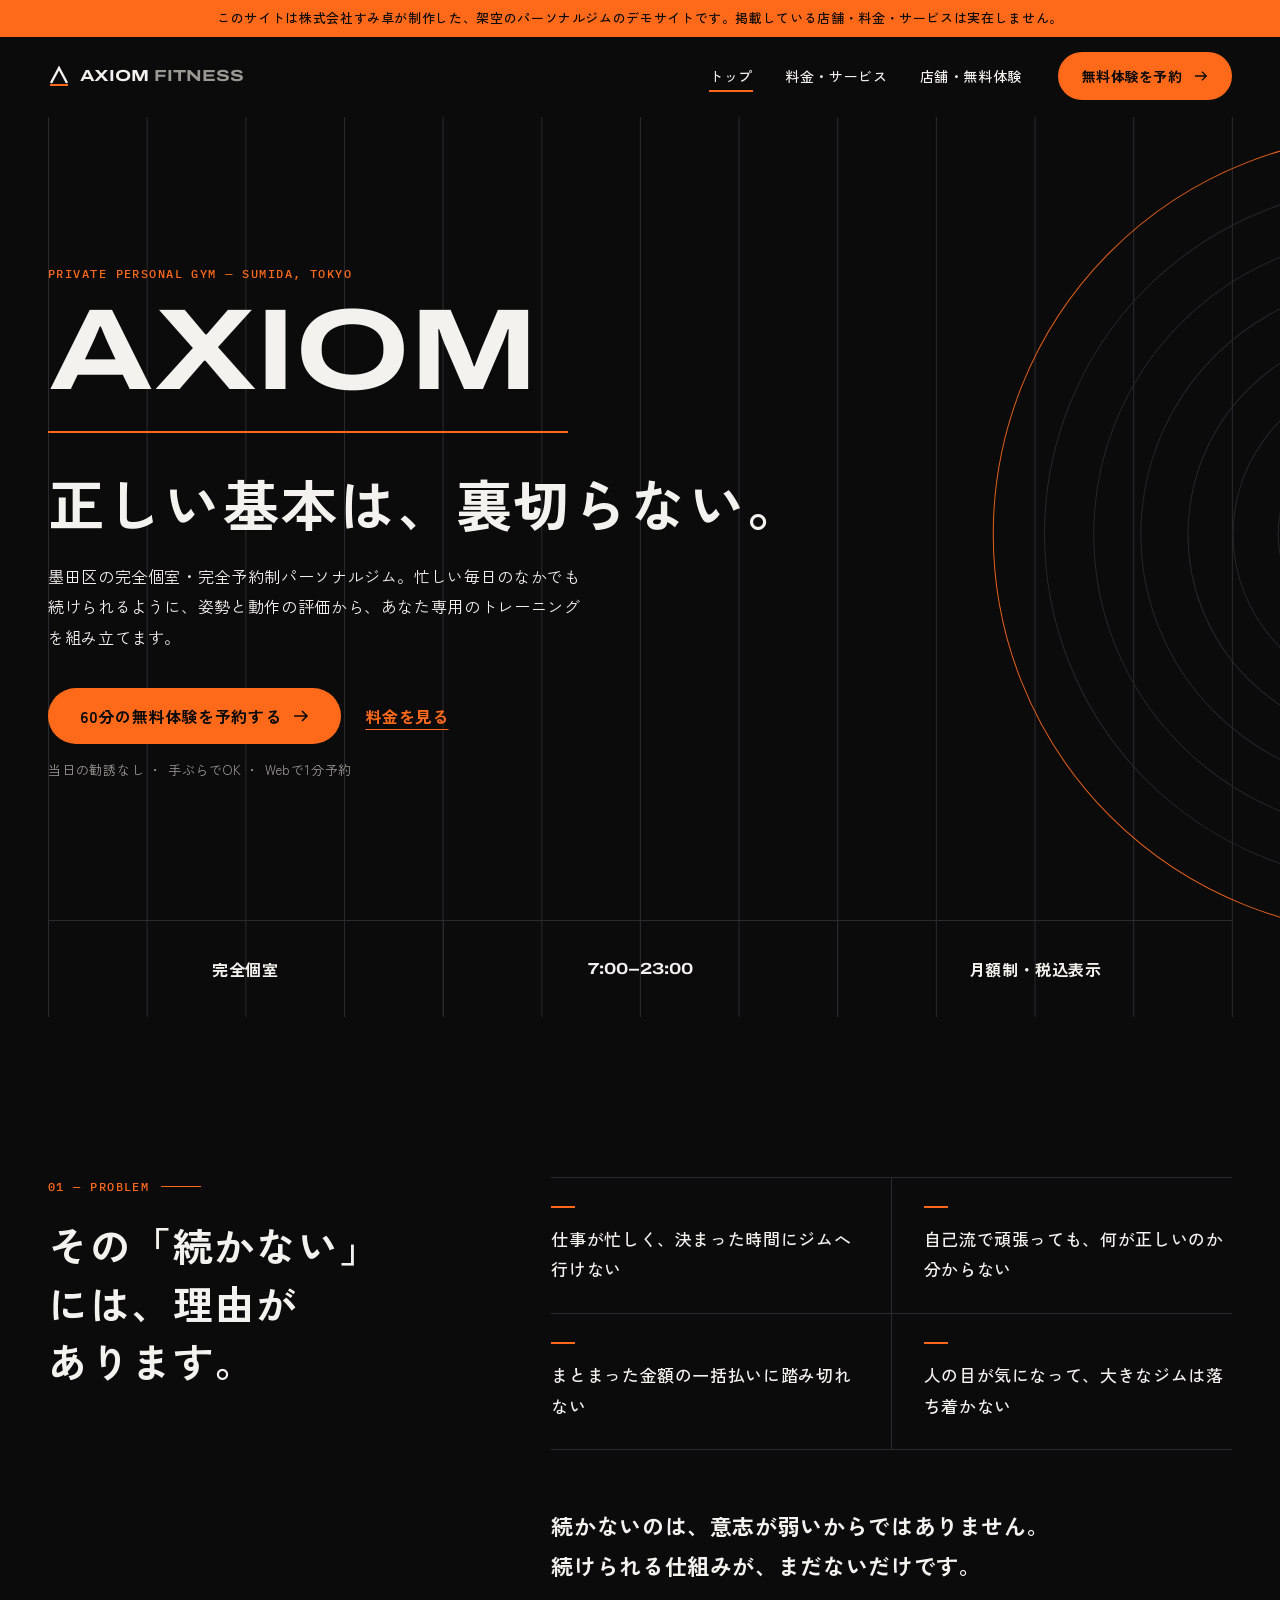
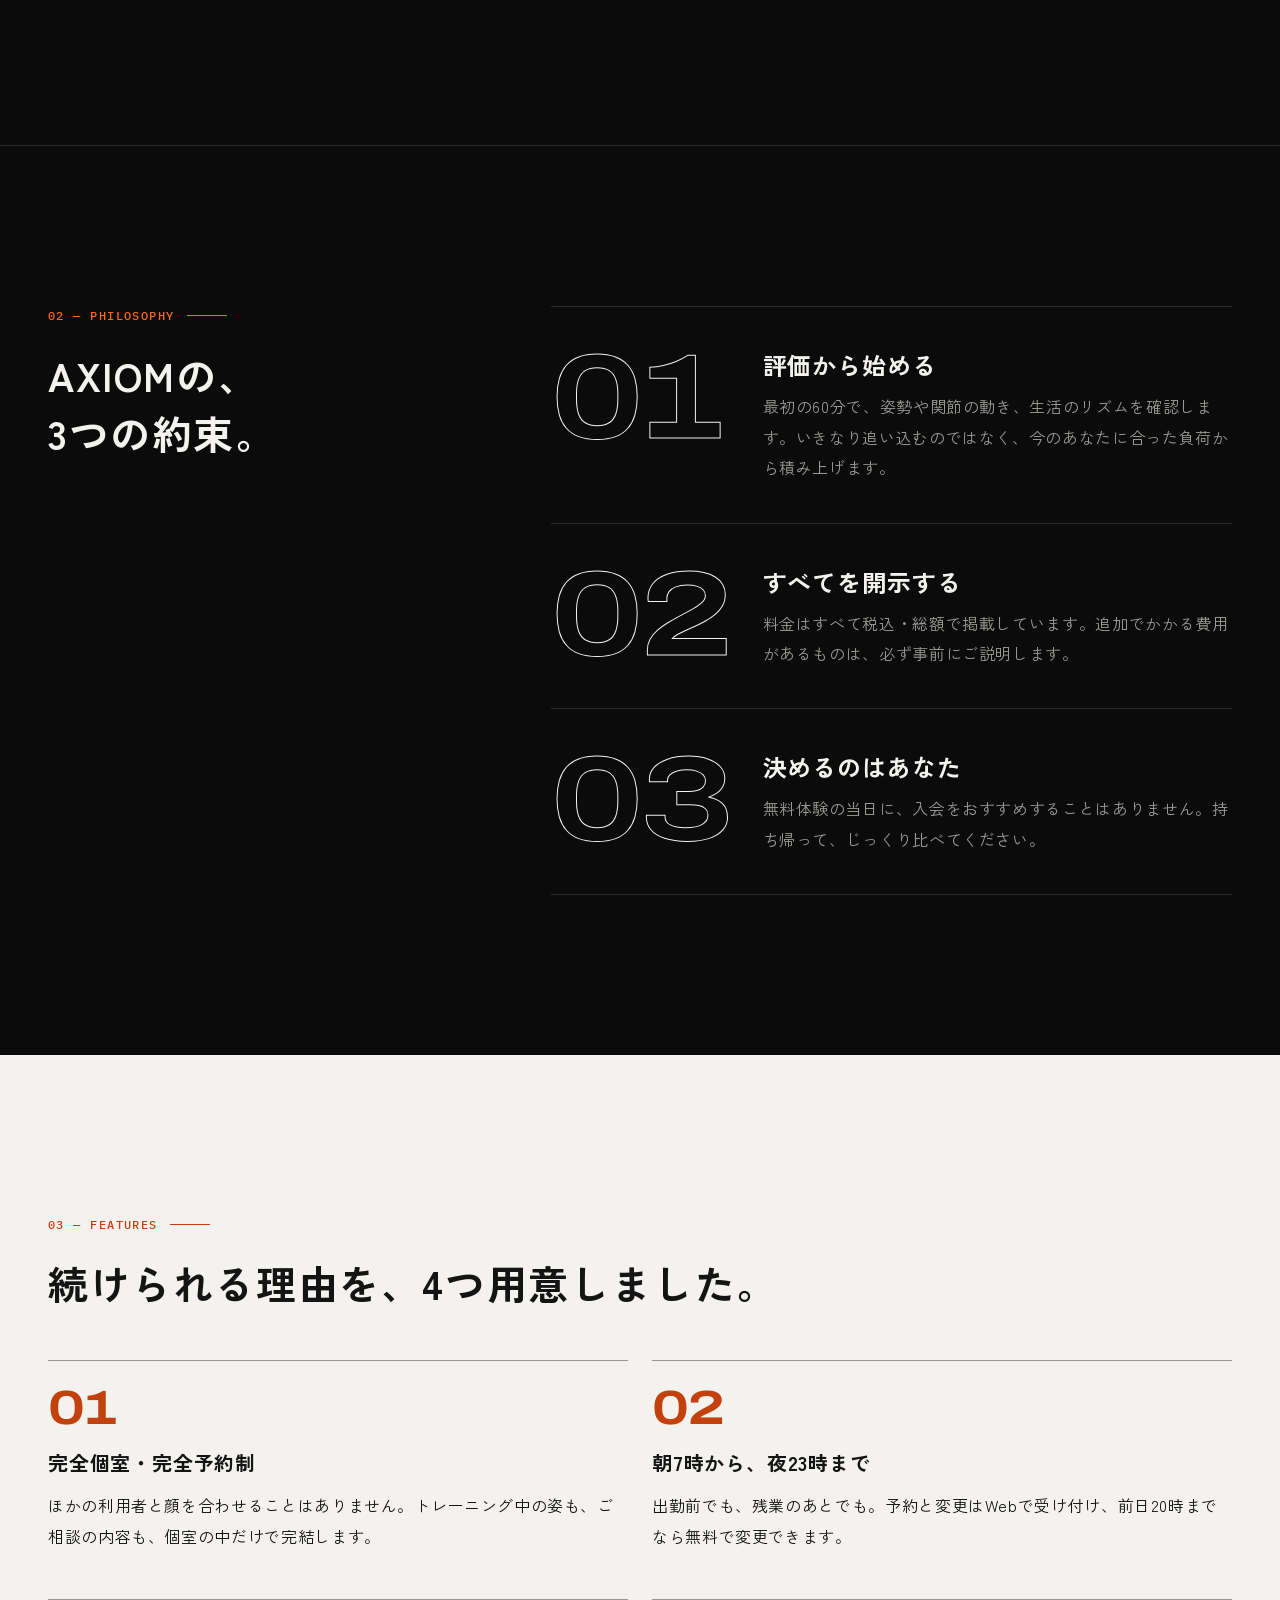
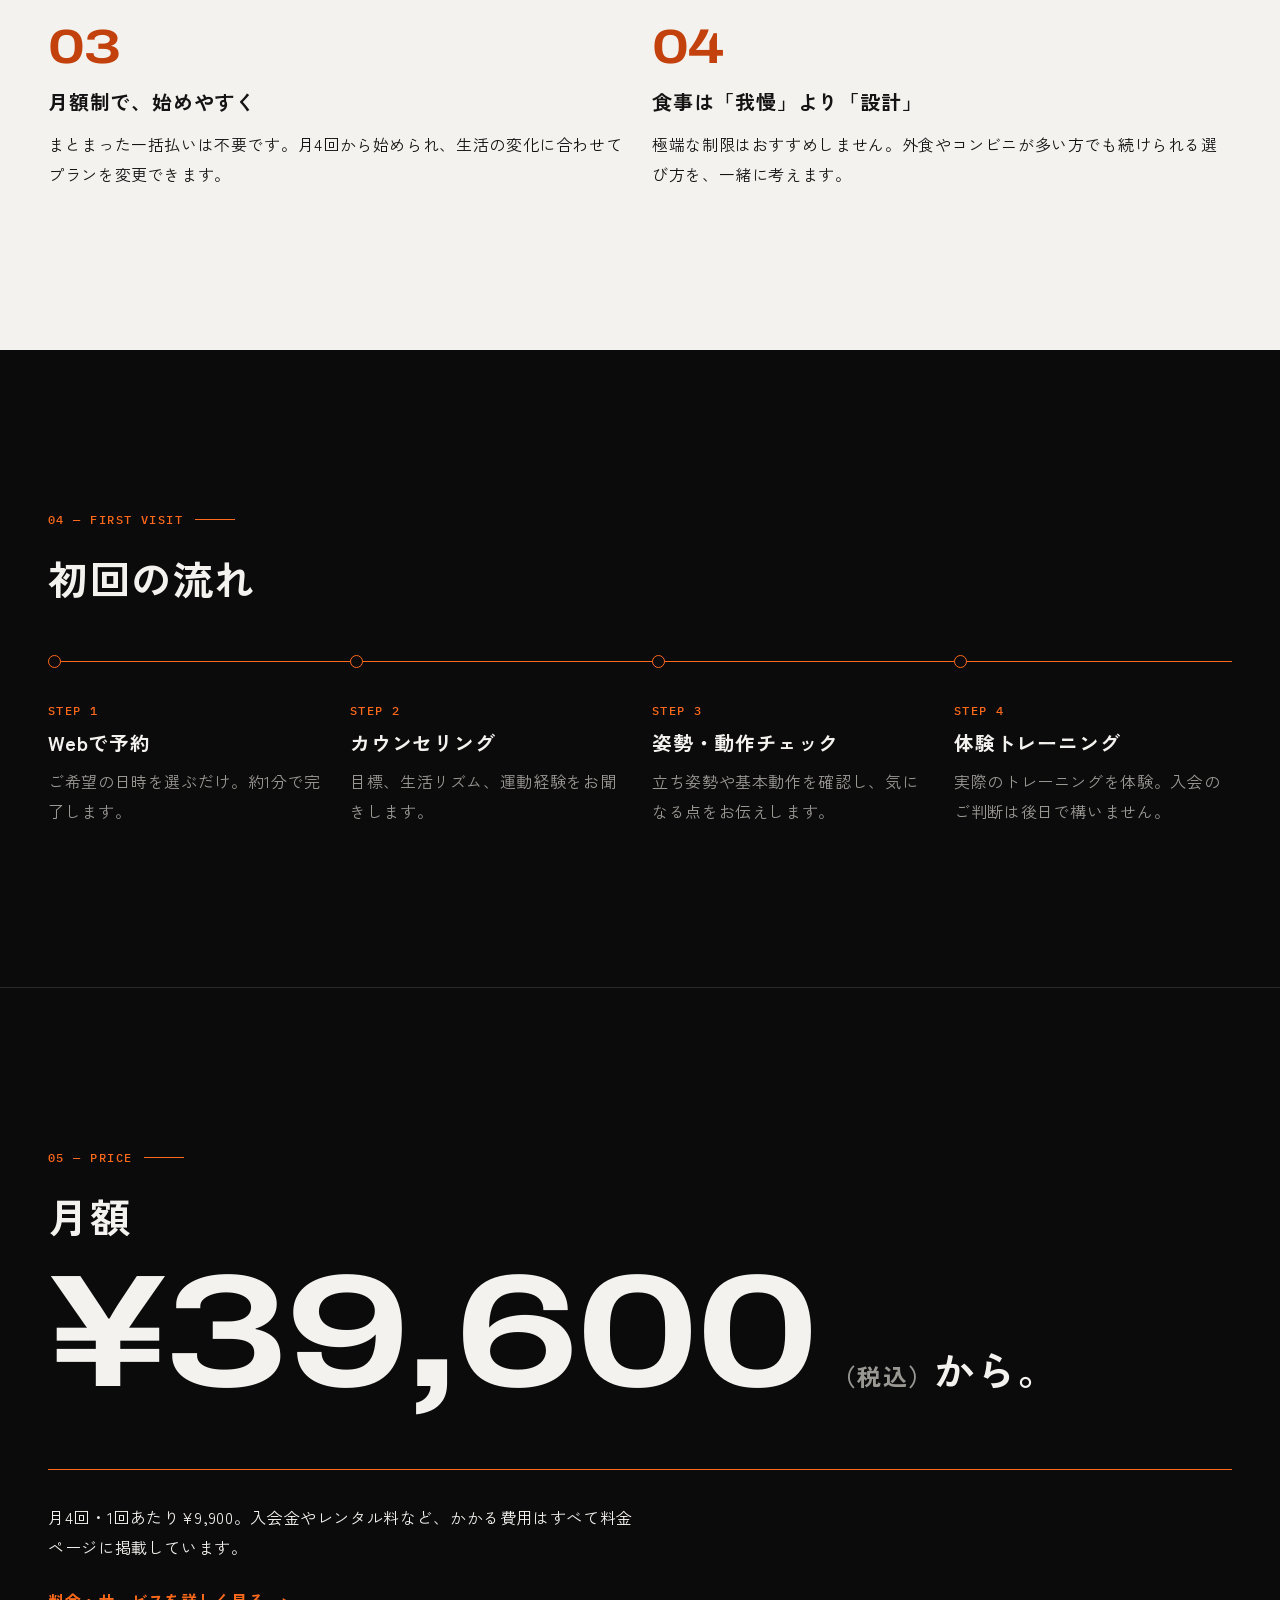
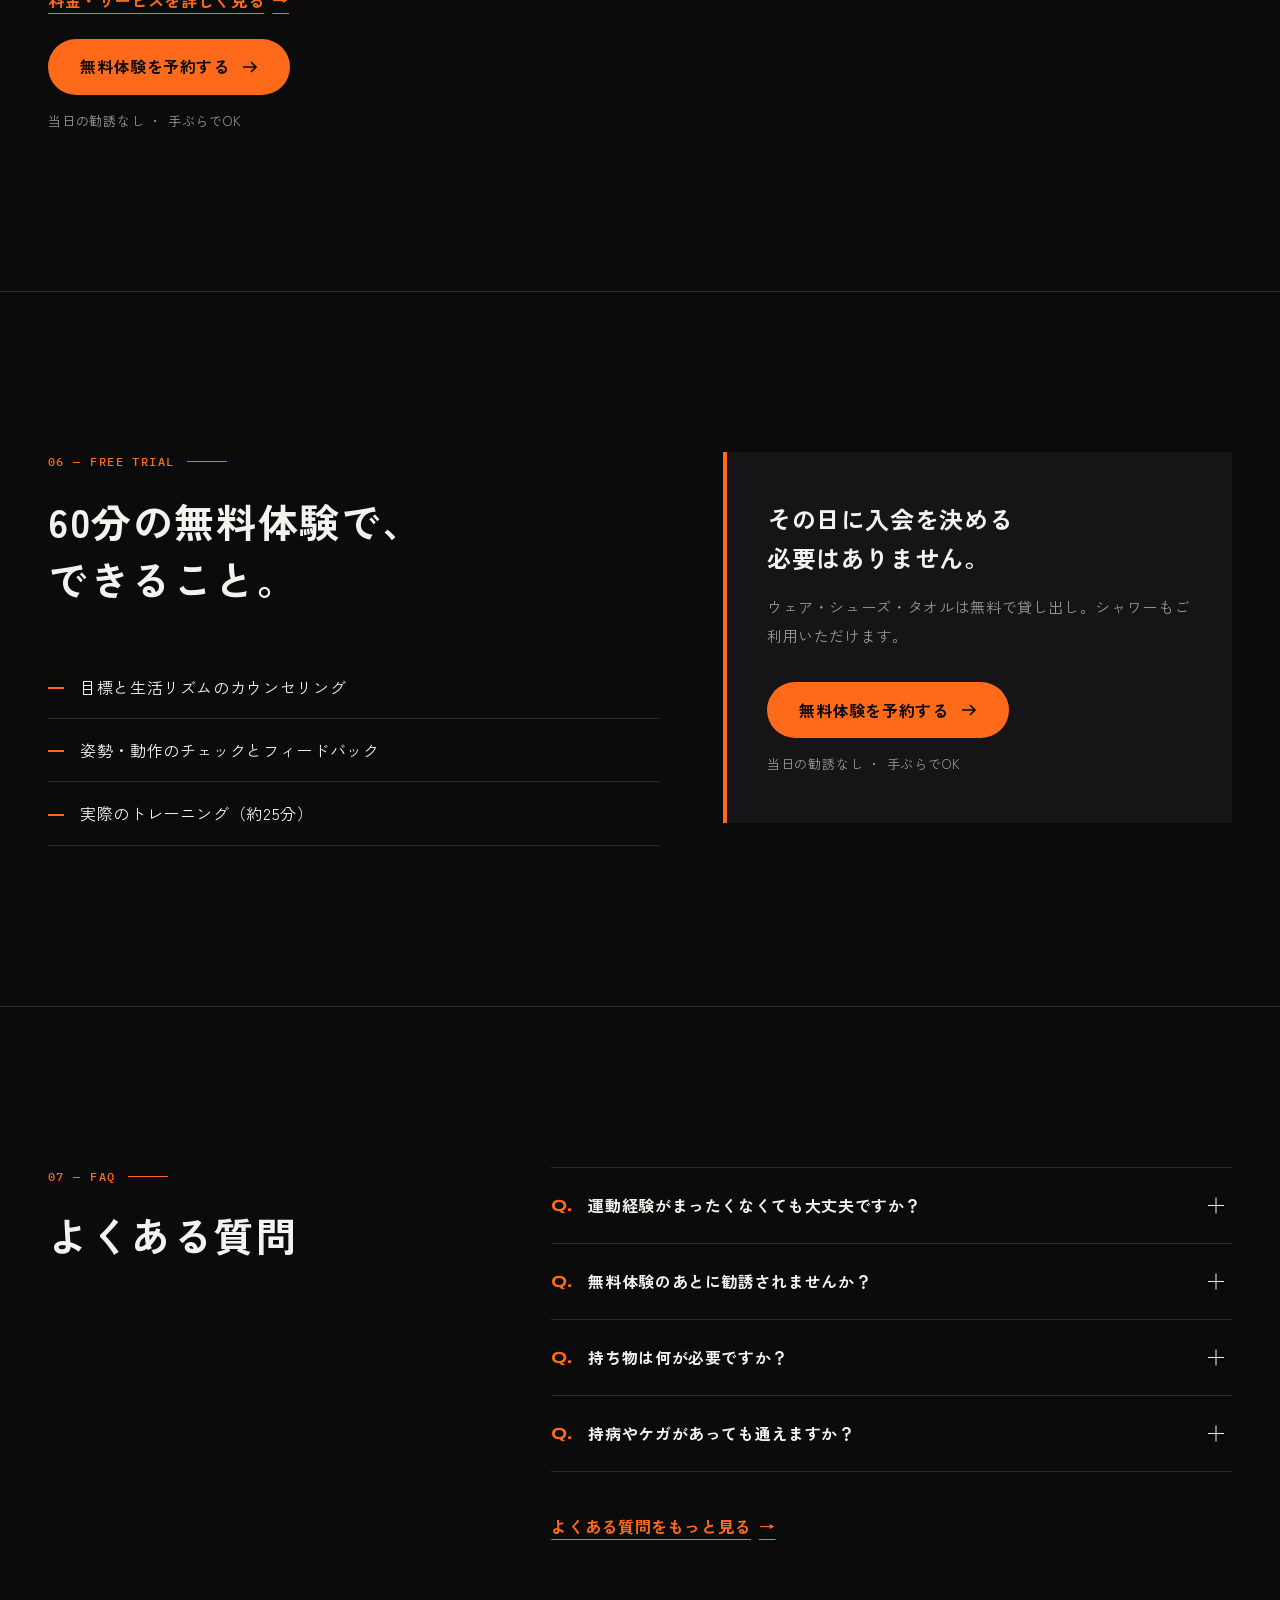
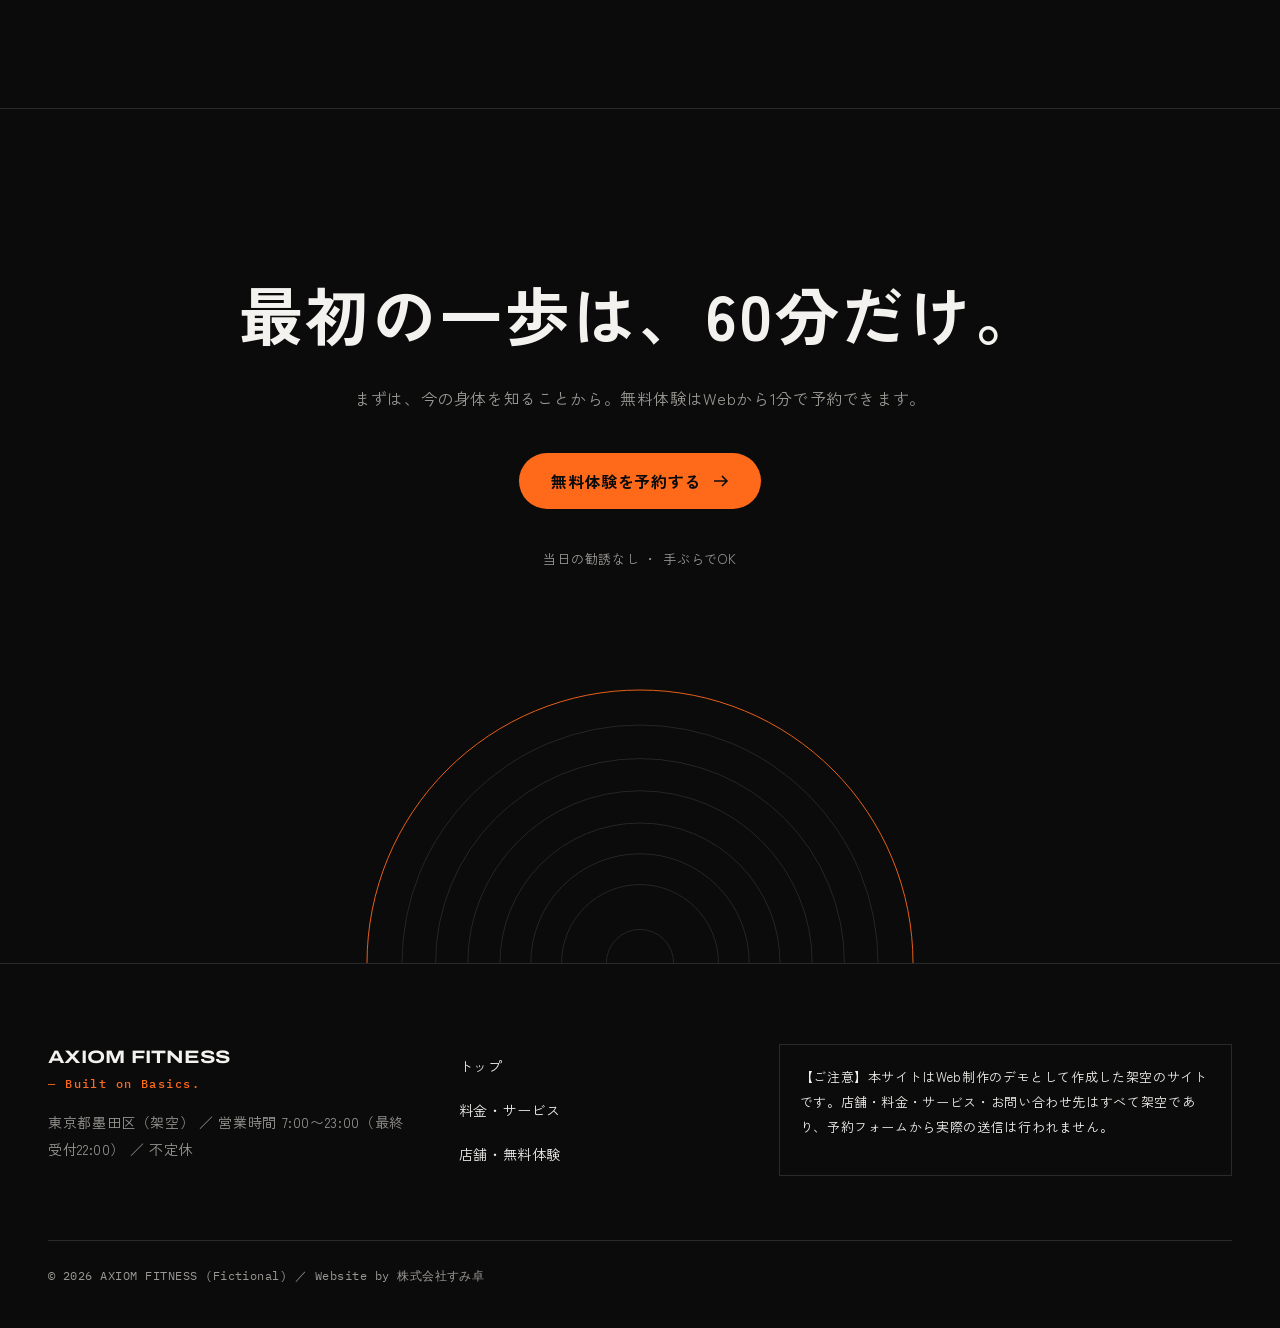
==== index.html @ 9af013c9 "AXIOM FITNESS 架空デモサイトを追加 株式会社すみ卓 Web制作事業のテスト案件として制作した、架空のパーソナルジムの 3ページ構成の静的サイト（トップ／料金・サービス／店舗・無料体験予約" ====
<!DOCTYPE html>
<html lang="ja">
<head>
  <meta charset="utf-8">
  <meta name="viewport" content="width=device-width, initial-scale=1, viewport-fit=cover">
  <title>AXIOM FITNESS｜墨田区の完全個室パーソナルジム【架空デモ】</title>
  <meta name="description" content="墨田区の完全個室・完全予約制パーソナルジム。7:00〜23:00営業、月額制で税込料金を全開示。60分の無料体験はWebから予約できます。※架空のデモサイトです。">
  <!-- 架空のデモサイトのため、検索エンジンには載せない（実案件では削除） -->
  <meta name="robots" content="noindex, nofollow">
  <!-- canonical：公開URL確定後に設定する
  <link rel="canonical" href="https://example.com/">
  -->
  <meta name="theme-color" content="#0B0B0C">
  <meta property="og:title" content="AXIOM FITNESS｜墨田区の完全個室パーソナルジム【架空デモ】">
  <meta property="og:description" content="墨田区の完全個室・完全予約制パーソナルジム。7:00〜23:00営業、月額制で税込料金を全開示。60分の無料体験はWebから予約できます。※架空のデモサイトです。">
  <meta property="og:type" content="website">
  <meta property="og:locale" content="ja_JP">
  <meta property="og:site_name" content="AXIOM FITNESS【架空デモ】">
  <!-- og:image は公開URL確定後に絶対URLへ置き換える -->
  <meta property="og:image" content="assets/img/ogp.png">
  <meta property="og:image:width" content="1200">
  <meta property="og:image:height" content="630">
  <meta name="twitter:card" content="summary_large_image">
  <link rel="icon" href="assets/img/favicon.svg" type="image/svg+xml">
  <link rel="icon" href="assets/img/favicon-32.png" sizes="32x32" type="image/png">
  <link rel="preconnect" href="https://fonts.googleapis.com">
  <link rel="preconnect" href="https://fonts.gstatic.com" crossorigin>
  <!-- Webフォント：描画をブロックしないよう非同期で適用（display=swap） -->
  <link rel="stylesheet" href="https://fonts.googleapis.com/css2?family=Archivo:wdth,wght@125,700&amp;family=IBM+Plex+Mono:wght@500&amp;display=swap" media="print" onload="this.media='all'">
  <!-- 和文フォントはサイトで使う文字だけを読み込む（文言を変えたら tools/update-font-subset.mjs を実行） -->
  <link rel="stylesheet" href="https://fonts.googleapis.com/css2?family=Zen+Kaku+Gothic+New:wght@400;500;700&amp;display=swap&amp;text=%22%23%24%26()%2B%2C-.%2F0123456789%3A%3DABCDEFGHIKLMNOPQRSTUVWXYZ%5B%5D_abcdefghiklmnopqrstuvwxy%7B%7D%C2%A5%C2%A9%E2%80%93%E2%80%94%E2%80%95%E2%80%BB%E2%86%92%E2%86%93%E3%80%81%E3%80%82%E3%80%8C%E3%80%8D%E3%80%90%E3%80%91%E3%80%9C%E3%81%82%E3%81%84%E3%81%86%E3%81%88%E3%81%8A%E3%81%8B%E3%81%8C%E3%81%8D%E3%81%8F%E3%81%91%E3%81%92%E3%81%93%E3%81%94%E3%81%95%E3%81%97%E3%81%98%E3%81%99%E3%81%9A%E3%81%9B%E3%81%9D%E3%81%9F%E3%81%A0%E3%81%A1%E3%81%A3%E3%81%A4%E3%81%A5%E3%81%A6%E3%81%A7%E3%81%A8%E3%81%A9%E3%81%AA%E3%81%AB%E3%81%AE%E3%81%AF%E3%81%B0%E3%81%B2%E3%81%B3%E3%81%B6%E3%81%B8%E3%81%B9%E3%81%BB%E3%81%BC%E3%81%BE%E3%81%BF%E3%82%80%E3%82%81%E3%82%82%E3%82%84%E3%82%88%E3%82%89%E3%82%8A%E3%82%8B%E3%82%8C%E3%82%8F%E3%82%92%E3%82%93%E3%82%A2%E3%82%A3%E3%82%A4%E3%82%A6%E3%82%A7%E3%82%A8%E3%82%A9%E3%82%AA%E3%82%AB%E3%82%AC%E3%82%AD%E3%82%AF%E3%82%B0%E3%82%B1%E3%82%B3%E3%82%B5%E3%82%B7%E3%82%B8%E3%82%B9%E3%82%BA%E3%82%BB%E3%82%BD%E3%82%BF%E3%83%80%E3%83%81%E3%83%83%E3%83%86%E3%83%87%E3%83%88%E3%83%89%E3%83%8A%E3%83%8B%E3%83%8F%E3%83%90%E3%83%91%E3%83%93%E3%83%95%E3%83%97%E3%83%9A%E3%83%9B%E3%83%9C%E3%83%9D%E3%83%9F%E3%83%A0%E3%83%A1%E3%83%A2%E3%83%A3%E3%83%A4%E3%83%A5%E3%83%A7%E3%83%A9%E3%83%AA%E3%83%AB%E3%83%AC%E3%83%AF%E3%83%B3%E3%83%BB%E3%83%BC%E4%B8%80%E4%B8%88%E4%B8%89%E4%B8%8A%E4%B8%8D%E4%B8%AD%E4%BA%86%E4%BA%88%E4%BA%8B%E4%BA%AC%E4%BA%BA%E4%BB%8A%E4%BB%95%E4%BB%96%E4%BB%98%E4%BB%A3%E4%BB%A5%E4%BB%B6%E4%BB%BB%E4%BC%91%E4%BC%9A%E4%BC%9D%E4%BC%BA%E4%BD%93%E4%BD%95%E4%BD%9C%E4%BD%BF%E4%BE%9B%E4%BE%A1%E4%BF%9D%E4%BF%A1%E5%80%8B%E5%82%99%E5%84%AA%E5%85%88%E5%85%A5%E5%85%A8%E5%85%B1%E5%85%B7%E5%86%85%E5%87%BA%E5%88%86%E5%88%87%E5%88%9D%E5%88%A4%E5%88%A5%E5%88%A9%E5%88%B6%E5%88%BB%E5%89%8D%E5%8A%9B%E5%8A%A0%E5%8B%95%E5%8B%A2%E5%8B%A4%E5%8B%A7%E5%8C%96%E5%8C%BA%E5%8C%BB%E5%8D%93%E5%8D%98%E5%8F%82%E5%8F%8D%E5%8F%8E%E5%8F%96%E5%8F%97%E5%8F%A3%E5%8F%AF%E5%8F%B7%E5%90%88%E5%90%8C%E5%90%8D%E5%90%91%E5%90%AB%E5%95%8F%E5%96%84%E5%96%B6%E5%9B%9E%E5%9B%B3%E5%9C%9F%E5%9C%A8%E5%9C%B0%E5%9F%BA%E5%A0%B1%E5%A0%B4%E5%A2%A8%E5%A4%89%E5%A4%96%E5%A4%9A%E5%A4%9C%E5%A4%A7%E5%A4%AB%E5%A5%91%E5%A7%8B%E5%A7%BF%E5%AD%97%E5%AD%98%E5%AE%89%E5%AE%8C%E5%AE%9A%E5%AE%9F%E5%AE%A2%E5%AE%A4%E5%AE%B9%E5%AF%BE%E5%B0%82%E5%B0%91%E5%B7%B1%E5%B8%8C%E5%B8%AB%E5%B8%AF%E5%B8%B0%E5%B9%B4%E5%BA%97%E5%BA%A6%E5%BA%A7%E5%BC%8F%E5%BC%B1%E5%BC%B5%E5%BD%93%E5%BD%A2%E5%BE%8C%E5%BF%85%E5%BF%97%E5%BF%99%E5%BF%9C%E6%80%A7%E6%83%85%E6%84%8F%E6%84%9F%E6%85%8B%E6%85%A2%E6%85%A3%E6%85%AE%E6%88%90%E6%88%91%E6%88%BB%E6%89%80%E6%89%8B%E6%89%95%E6%89%B1%E6%8A%9E%E6%8B%AC%E6%8C%81%E6%8C%87%E6%8C%AF%E6%8E%B2%E6%8F%90%E6%94%AF%E6%94%B9%E6%95%B0%E6%95%B4%E6%96%87%E6%96%99%E6%96%AD%E6%96%B9%E6%97%A5%E6%98%8E%E6%98%A0%E6%99%82%E6%9B%B4%E6%9B%B8%E6%9B%BF%E6%9C%80%E6%9C%88%E6%9C%89%E6%9C%8D%E6%9C%9B%E6%9C%9D%E6%9C%9F%E6%9C%A8%E6%9C%AA%E6%9C%AB%E6%9C%AC%E6%9D%9F%E6%9D%A1%E6%9D%A5%E6%9D%B1%E6%9E%B6%E6%A0%AA%E6%A0%BC%E6%A1%88%E6%A4%9C%E6%A5%AD%E6%A5%B5%E6%A7%8B%E6%A7%98%E6%A8%99%E6%AC%84%E6%AC%A1%E6%AD%A3%E6%AD%A9%E6%AD%B3%E6%AE%8B%E6%AF%8E%E6%AF%94%E6%B0%97%E6%B0%B4%E6%B1%BA%E6%B3%81%E6%B3%95%E6%B3%A8%E6%B4%BB%E6%B5%81%E6%BA%80%E7%81%AB%E7%82%B9%E7%84%A1%E7%89%A9%E7%8A%B6%E7%90%86%E7%94%9F%E7%94%A8%E7%94%B0%E7%94%B1%E7%94%B3%E7%94%BB%E7%95%AA%E7%96%B2%E7%97%85%E7%97%9B%E7%99%BA%E7%9A%84%E7%9B%AE%E7%9B%B4%E7%9B%B8%E7%9C%A0%E7%9D%80%E7%9D%A1%E7%9F%A5%E7%A2%BA%E7%A4%BA%E7%A4%BE%E7%A8%8E%E7%A8%AE%E7%A9%8D%E7%A9%BA%E7%AB%8B%E7%AB%AF%E7%AC%AC%E7%AD%89%E7%AD%94%E7%AF%80%E7%B4%84%E7%B4%B0%E7%B5%82%E7%B5%84%E7%B5%8C%E7%B5%90%E7%B5%A1%E7%B6%99%E7%B6%9A%E7%B7%8F%E7%B7%92%E7%B9%B0%E7%BF%8C%E7%BF%92%E8%80%83%E8%80%85%E8%81%9E%E8%87%AA%E8%88%97%E8%89%AF%E8%8D%B7%E8%90%BD%E8%A1%8C%E8%A1%A3%E8%A1%A8%E8%A3%85%E8%A3%8F%E8%A4%87%E8%A6%81%E8%A6%8B%E8%A7%92%E8%A7%A3%E8%A8%88%E8%A8%8E%E8%A8%98%E8%A8%AD%E8%A8%B3%E8%A9%95%E8%A9%A6%E8%A9%B1%E8%A9%B3%E8%AA%8D%E8%AA%98%E8%AA%AC%E8%AA%BF%E8%AB%87%E8%AD%B7%E8%B2%A0%E8%B2%B8%E8%B2%BB%E8%B3%AA%E8%B6%8A%E8%B8%8F%E8%BA%AB%E8%BB%8A%E8%BC%89%E8%BE%BC%E8%BF%91%E8%BF%94%E8%BF%BD%E9%80%81%E9%80%94%E9%80%9A%E9%80%A3%E9%80%B1%E9%80%B2%E9%81%8B%E9%81%95%E9%81%A0%E9%81%B8%E9%83%BD%E9%87%8D%E9%87%8F%E9%87%91%E9%8C%B2%E9%95%B7%E9%96%8B%E9%96%93%E9%96%A2%E9%99%8D%E9%99%90%E9%99%A2%E9%9A%9B%E9%9A%A3%E9%9B%A3%E9%9B%BB%E9%9D%A2%E9%A0%85%E9%A0%88%E9%A0%91%E9%A0%98%E9%A0%AD%E9%A1%8D%E9%A1%94%E9%A3%9F%E9%A3%B2%E9%A7%90%E9%A8%93%EF%BC%88%EF%BC%89%EF%BC%8B%EF%BC%8F%EF%BC%9F%EF%BD%9C" media="print" onload="this.media='all'">
  <noscript>
    <link rel="stylesheet" href="https://fonts.googleapis.com/css2?family=Archivo:wdth,wght@125,700&amp;family=IBM+Plex+Mono:wght@500&amp;display=swap">
    <link rel="stylesheet" href="https://fonts.googleapis.com/css2?family=Zen+Kaku+Gothic+New:wght@400;500;700&amp;display=swap&amp;text=%22%23%24%26()%2B%2C-.%2F0123456789%3A%3DABCDEFGHIKLMNOPQRSTUVWXYZ%5B%5D_abcdefghiklmnopqrstuvwxy%7B%7D%C2%A5%C2%A9%E2%80%93%E2%80%94%E2%80%95%E2%80%BB%E2%86%92%E2%86%93%E3%80%81%E3%80%82%E3%80%8C%E3%80%8D%E3%80%90%E3%80%91%E3%80%9C%E3%81%82%E3%81%84%E3%81%86%E3%81%88%E3%81%8A%E3%81%8B%E3%81%8C%E3%81%8D%E3%81%8F%E3%81%91%E3%81%92%E3%81%93%E3%81%94%E3%81%95%E3%81%97%E3%81%98%E3%81%99%E3%81%9A%E3%81%9B%E3%81%9D%E3%81%9F%E3%81%A0%E3%81%A1%E3%81%A3%E3%81%A4%E3%81%A5%E3%81%A6%E3%81%A7%E3%81%A8%E3%81%A9%E3%81%AA%E3%81%AB%E3%81%AE%E3%81%AF%E3%81%B0%E3%81%B2%E3%81%B3%E3%81%B6%E3%81%B8%E3%81%B9%E3%81%BB%E3%81%BC%E3%81%BE%E3%81%BF%E3%82%80%E3%82%81%E3%82%82%E3%82%84%E3%82%88%E3%82%89%E3%82%8A%E3%82%8B%E3%82%8C%E3%82%8F%E3%82%92%E3%82%93%E3%82%A2%E3%82%A3%E3%82%A4%E3%82%A6%E3%82%A7%E3%82%A8%E3%82%A9%E3%82%AA%E3%82%AB%E3%82%AC%E3%82%AD%E3%82%AF%E3%82%B0%E3%82%B1%E3%82%B3%E3%82%B5%E3%82%B7%E3%82%B8%E3%82%B9%E3%82%BA%E3%82%BB%E3%82%BD%E3%82%BF%E3%83%80%E3%83%81%E3%83%83%E3%83%86%E3%83%87%E3%83%88%E3%83%89%E3%83%8A%E3%83%8B%E3%83%8F%E3%83%90%E3%83%91%E3%83%93%E3%83%95%E3%83%97%E3%83%9A%E3%83%9B%E3%83%9C%E3%83%9D%E3%83%9F%E3%83%A0%E3%83%A1%E3%83%A2%E3%83%A3%E3%83%A4%E3%83%A5%E3%83%A7%E3%83%A9%E3%83%AA%E3%83%AB%E3%83%AC%E3%83%AF%E3%83%B3%E3%83%BB%E3%83%BC%E4%B8%80%E4%B8%88%E4%B8%89%E4%B8%8A%E4%B8%8D%E4%B8%AD%E4%BA%86%E4%BA%88%E4%BA%8B%E4%BA%AC%E4%BA%BA%E4%BB%8A%E4%BB%95%E4%BB%96%E4%BB%98%E4%BB%A3%E4%BB%A5%E4%BB%B6%E4%BB%BB%E4%BC%91%E4%BC%9A%E4%BC%9D%E4%BC%BA%E4%BD%93%E4%BD%95%E4%BD%9C%E4%BD%BF%E4%BE%9B%E4%BE%A1%E4%BF%9D%E4%BF%A1%E5%80%8B%E5%82%99%E5%84%AA%E5%85%88%E5%85%A5%E5%85%A8%E5%85%B1%E5%85%B7%E5%86%85%E5%87%BA%E5%88%86%E5%88%87%E5%88%9D%E5%88%A4%E5%88%A5%E5%88%A9%E5%88%B6%E5%88%BB%E5%89%8D%E5%8A%9B%E5%8A%A0%E5%8B%95%E5%8B%A2%E5%8B%A4%E5%8B%A7%E5%8C%96%E5%8C%BA%E5%8C%BB%E5%8D%93%E5%8D%98%E5%8F%82%E5%8F%8D%E5%8F%8E%E5%8F%96%E5%8F%97%E5%8F%A3%E5%8F%AF%E5%8F%B7%E5%90%88%E5%90%8C%E5%90%8D%E5%90%91%E5%90%AB%E5%95%8F%E5%96%84%E5%96%B6%E5%9B%9E%E5%9B%B3%E5%9C%9F%E5%9C%A8%E5%9C%B0%E5%9F%BA%E5%A0%B1%E5%A0%B4%E5%A2%A8%E5%A4%89%E5%A4%96%E5%A4%9A%E5%A4%9C%E5%A4%A7%E5%A4%AB%E5%A5%91%E5%A7%8B%E5%A7%BF%E5%AD%97%E5%AD%98%E5%AE%89%E5%AE%8C%E5%AE%9A%E5%AE%9F%E5%AE%A2%E5%AE%A4%E5%AE%B9%E5%AF%BE%E5%B0%82%E5%B0%91%E5%B7%B1%E5%B8%8C%E5%B8%AB%E5%B8%AF%E5%B8%B0%E5%B9%B4%E5%BA%97%E5%BA%A6%E5%BA%A7%E5%BC%8F%E5%BC%B1%E5%BC%B5%E5%BD%93%E5%BD%A2%E5%BE%8C%E5%BF%85%E5%BF%97%E5%BF%99%E5%BF%9C%E6%80%A7%E6%83%85%E6%84%8F%E6%84%9F%E6%85%8B%E6%85%A2%E6%85%A3%E6%85%AE%E6%88%90%E6%88%91%E6%88%BB%E6%89%80%E6%89%8B%E6%89%95%E6%89%B1%E6%8A%9E%E6%8B%AC%E6%8C%81%E6%8C%87%E6%8C%AF%E6%8E%B2%E6%8F%90%E6%94%AF%E6%94%B9%E6%95%B0%E6%95%B4%E6%96%87%E6%96%99%E6%96%AD%E6%96%B9%E6%97%A5%E6%98%8E%E6%98%A0%E6%99%82%E6%9B%B4%E6%9B%B8%E6%9B%BF%E6%9C%80%E6%9C%88%E6%9C%89%E6%9C%8D%E6%9C%9B%E6%9C%9D%E6%9C%9F%E6%9C%A8%E6%9C%AA%E6%9C%AB%E6%9C%AC%E6%9D%9F%E6%9D%A1%E6%9D%A5%E6%9D%B1%E6%9E%B6%E6%A0%AA%E6%A0%BC%E6%A1%88%E6%A4%9C%E6%A5%AD%E6%A5%B5%E6%A7%8B%E6%A7%98%E6%A8%99%E6%AC%84%E6%AC%A1%E6%AD%A3%E6%AD%A9%E6%AD%B3%E6%AE%8B%E6%AF%8E%E6%AF%94%E6%B0%97%E6%B0%B4%E6%B1%BA%E6%B3%81%E6%B3%95%E6%B3%A8%E6%B4%BB%E6%B5%81%E6%BA%80%E7%81%AB%E7%82%B9%E7%84%A1%E7%89%A9%E7%8A%B6%E7%90%86%E7%94%9F%E7%94%A8%E7%94%B0%E7%94%B1%E7%94%B3%E7%94%BB%E7%95%AA%E7%96%B2%E7%97%85%E7%97%9B%E7%99%BA%E7%9A%84%E7%9B%AE%E7%9B%B4%E7%9B%B8%E7%9C%A0%E7%9D%80%E7%9D%A1%E7%9F%A5%E7%A2%BA%E7%A4%BA%E7%A4%BE%E7%A8%8E%E7%A8%AE%E7%A9%8D%E7%A9%BA%E7%AB%8B%E7%AB%AF%E7%AC%AC%E7%AD%89%E7%AD%94%E7%AF%80%E7%B4%84%E7%B4%B0%E7%B5%82%E7%B5%84%E7%B5%8C%E7%B5%90%E7%B5%A1%E7%B6%99%E7%B6%9A%E7%B7%8F%E7%B7%92%E7%B9%B0%E7%BF%8C%E7%BF%92%E8%80%83%E8%80%85%E8%81%9E%E8%87%AA%E8%88%97%E8%89%AF%E8%8D%B7%E8%90%BD%E8%A1%8C%E8%A1%A3%E8%A1%A8%E8%A3%85%E8%A3%8F%E8%A4%87%E8%A6%81%E8%A6%8B%E8%A7%92%E8%A7%A3%E8%A8%88%E8%A8%8E%E8%A8%98%E8%A8%AD%E8%A8%B3%E8%A9%95%E8%A9%A6%E8%A9%B1%E8%A9%B3%E8%AA%8D%E8%AA%98%E8%AA%AC%E8%AA%BF%E8%AB%87%E8%AD%B7%E8%B2%A0%E8%B2%B8%E8%B2%BB%E8%B3%AA%E8%B6%8A%E8%B8%8F%E8%BA%AB%E8%BB%8A%E8%BC%89%E8%BE%BC%E8%BF%91%E8%BF%94%E8%BF%BD%E9%80%81%E9%80%94%E9%80%9A%E9%80%A3%E9%80%B1%E9%80%B2%E9%81%8B%E9%81%95%E9%81%A0%E9%81%B8%E9%83%BD%E9%87%8D%E9%87%8F%E9%87%91%E9%8C%B2%E9%95%B7%E9%96%8B%E9%96%93%E9%96%A2%E9%99%8D%E9%99%90%E9%99%A2%E9%9A%9B%E9%9A%A3%E9%9B%A3%E9%9B%BB%E9%9D%A2%E9%A0%85%E9%A0%88%E9%A0%91%E9%A0%98%E9%A0%AD%E9%A1%8D%E9%A1%94%E9%A3%9F%E9%A3%B2%E9%A7%90%E9%A8%93%EF%BC%88%EF%BC%89%EF%BC%8B%EF%BC%8F%EF%BC%9F%EF%BD%9C">
  </noscript>
  <link rel="stylesheet" href="assets/css/tokens.css">
  <link rel="stylesheet" href="assets/css/base.css">
  <link rel="stylesheet" href="assets/css/components.css">
  <link rel="stylesheet" href="assets/css/pages.css">
  <script>document.documentElement.classList.add("js");</script>
  <script src="assets/js/main.js" defer></script>
</head>
<body class="page-top has-sticky-cta" data-sticky="after-hero">
  <a class="skip-link" href="#main">本文へスキップ</a>

  <div class="notice" role="note">
    <p>このサイトは株式会社すみ卓が制作した、架空のパーソナルジムのデモサイトです。掲載している店舗・料金・サービスは実在しません。</p>
  </div>

  <header class="site-header">
    <div class="container header-inner">
      <a class="logo" href="index.html">
        <svg class="logo__mark" viewBox="0 0 22 22" width="22" height="22" aria-hidden="true" focusable="false"><path d="M3 18 11 3l8 15" fill="none" stroke="currentColor" stroke-width="2.4"/><rect x="2" y="19" width="18" height="2" fill="#FF6A1A"/></svg>
        <span class="logo__text">AXIOM <span>FITNESS</span></span>
      </a>
      <nav class="global-nav" id="global-nav" aria-label="グローバルナビゲーション">
        <ul>
          <li><a href="index.html" aria-current="page">トップ</a></li>
          <li><a href="service.html">料金・サービス</a></li>
          <li><a href="reserve.html">店舗・無料体験</a></li>
        </ul>
      </nav>
      <a class="btn btn--primary btn--sm header-cta" href="reserve.html#form" data-cta="header">無料体験を予約<svg class="btn__arrow" viewBox="0 0 16 16" width="16" height="16" aria-hidden="true" focusable="false"><path d="M1 8h13M9 3l5 5-5 5" fill="none" stroke="currentColor" stroke-width="1.6"/></svg></a>
      <button class="menu-toggle" type="button" aria-expanded="false" aria-controls="global-nav">
        <span class="menu-toggle__bars" aria-hidden="true"></span>
        <span class="visually-hidden" data-menu-label>メニューを開く</span>
      </button>
    </div>
  </header>

  <main id="main" tabindex="-1">
    <!-- HERO -->
    <section class="hero" aria-labelledby="hero-title">
      <div class="grid-bg" aria-hidden="true"></div>
      <img class="hero__plate" src="assets/img/plate.svg" width="800" height="800" alt="" aria-hidden="true">
      <div class="container hero__body">
        <p class="hero__label">PRIVATE PERSONAL GYM ― SUMIDA, TOKYO</p>
        <p class="hero__display"><span class="visually-hidden">AXIOM</span><span class="hero__letters" aria-hidden="true"><span style="--i:0">A</span><span style="--i:1">X</span><span style="--i:2">I</span><span style="--i:3">O</span><span style="--i:4">M</span></span></p>
        <span class="hero__rule" aria-hidden="true"></span>
        <h1 id="hero-title"><span class="ib">正しい基本は、</span><span class="ib">裏切らない。</span></h1>
        <p class="hero__lead">墨田区の完全個室・完全予約制パーソナルジム。忙しい毎日のなかでも続けられるように、姿勢と動作の評価から、あなた専用のトレーニングを組み立てます。</p>
        <div class="cta">
          <div class="cta__row">
            <a class="btn btn--primary" href="reserve.html#form" data-cta="hero">60分の無料体験を予約する<svg class="btn__arrow" viewBox="0 0 16 16" width="16" height="16" aria-hidden="true" focusable="false"><path d="M1 8h13M9 3l5 5-5 5" fill="none" stroke="currentColor" stroke-width="1.6"/></svg></a>
            <a class="text-link" href="service.html" data-cta="hero-price">料金を見る</a>
          </div>
          <p class="cta__assure">当日の勧誘なし ・ 手ぶらでOK ・ Webで1分予約</p>
        </div>
      </div>
      <div class="container">
        <ul class="hero__facts">
          <li>完全個室</li>
          <li><span class="en-num">7:00–23:00</span></li>
          <li><span><span class="ib">月額制・</span><span class="ib">税込表示</span></span></li>
        </ul>
      </div>
    </section>

    <!-- 01 PROBLEM -->
    <section class="section" aria-labelledby="problem-title">
      <div class="container split">
        <div class="split__head">
          <div class="sec-head" data-reveal>
            <p class="sec-num">01 — PROBLEM</p>
            <h2 id="problem-title">その「続かない」には、理由があります。</h2>
          </div>
        </div>
        <div class="split__body">
          <ul class="problem-grid" data-stagger>
            <li data-reveal>仕事が忙しく、決まった時間にジムへ行けない</li>
            <li data-reveal>自己流で頑張っても、何が正しいのか分からない</li>
            <li data-reveal>まとまった金額の一括払いに踏み切れない</li>
            <li data-reveal>人の目が気になって、大きなジムは落ち着かない</li>
          </ul>
          <p class="problem-close" data-reveal>続かないのは、意志が弱いからではありません。続けられる仕組みが、まだないだけです。</p>
        </div>
      </div>
    </section>

    <!-- 02 PHILOSOPHY -->
    <section class="section" aria-labelledby="philosophy-title">
      <div class="container split">
        <div class="split__head split__head--sticky">
          <div class="sec-head" data-reveal>
            <p class="sec-num">02 — PHILOSOPHY</p>
            <h2 id="philosophy-title">AXIOMの、3つの約束。</h2>
          </div>
        </div>
        <div class="split__body" data-stagger>
          <article class="promise" data-reveal>
            <span class="promise__num" aria-hidden="true">01</span>
            <h3>評価から始める</h3>
            <p>最初の60分で、姿勢や関節の動き、生活のリズムを確認します。いきなり追い込むのではなく、今のあなたに合った負荷から積み上げます。</p>
          </article>
          <article class="promise" data-reveal>
            <span class="promise__num" aria-hidden="true">02</span>
            <h3>すべてを開示する</h3>
            <p>料金はすべて税込・総額で掲載しています。追加でかかる費用があるものは、必ず事前にご説明します。</p>
          </article>
          <article class="promise" data-reveal>
            <span class="promise__num" aria-hidden="true">03</span>
            <h3>決めるのはあなた</h3>
            <p>無料体験の当日に、入会をおすすめすることはありません。持ち帰って、じっくり比べてください。</p>
          </article>
        </div>
      </div>
    </section>

    <!-- 03 FEATURES（ライトセクション） -->
    <section class="section section--light" aria-labelledby="features-title">
      <div class="container">
        <div class="sec-head" data-reveal>
          <p class="sec-num">03 — FEATURES</p>
          <h2 id="features-title"><span class="ib">続けられる理由を、</span><span class="ib">4つ用意しました。</span></h2>
        </div>
        <div class="card-grid card-grid--2" data-stagger>
          <article class="card-num" data-reveal>
            <span class="card-num__num" aria-hidden="true">01</span>
            <h3>完全個室・完全予約制</h3>
            <p>ほかの利用者と顔を合わせることはありません。トレーニング中の姿も、ご相談の内容も、個室の中だけで完結します。</p>
          </article>
          <article class="card-num" data-reveal>
            <span class="card-num__num" aria-hidden="true">02</span>
            <h3>朝7時から、夜23時まで</h3>
            <p>出勤前でも、残業のあとでも。予約と変更はWebで受け付け、前日20時までなら無料で変更できます。</p>
          </article>
          <article class="card-num" data-reveal>
            <span class="card-num__num" aria-hidden="true">03</span>
            <h3>月額制で、始めやすく</h3>
            <p>まとまった一括払いは不要です。月4回から始められ、生活の変化に合わせてプランを変更できます。</p>
          </article>
          <article class="card-num" data-reveal>
            <span class="card-num__num" aria-hidden="true">04</span>
            <h3>食事は「我慢」より「設計」</h3>
            <p>極端な制限はおすすめしません。外食やコンビニが多い方でも続けられる選び方を、一緒に考えます。</p>
          </article>
        </div>
      </div>
    </section>

    <!-- 04 FIRST VISIT -->
    <section class="section" aria-labelledby="flow-title">
      <div class="container">
        <div class="sec-head" data-reveal>
          <p class="sec-num">04 — FIRST VISIT</p>
          <h2 id="flow-title">初回の流れ</h2>
        </div>
        <ol class="steps" data-stagger>
          <li class="steps__item" data-reveal>
            <span class="steps__label">STEP 1</span>
            <h3>Webで予約</h3>
            <p>ご希望の日時を選ぶだけ。約1分で完了します。</p>
          </li>
          <li class="steps__item" data-reveal>
            <span class="steps__label">STEP 2</span>
            <h3>カウンセリング</h3>
            <p>目標、生活リズム、運動経験をお聞きします。</p>
          </li>
          <li class="steps__item" data-reveal>
            <span class="steps__label">STEP 3</span>
            <h3>姿勢・動作チェック</h3>
            <p>立ち姿勢や基本動作を確認し、気になる点をお伝えします。</p>
          </li>
          <li class="steps__item" data-reveal>
            <span class="steps__label">STEP 4</span>
            <h3>体験トレーニング</h3>
            <p>実際のトレーニングを体験。入会のご判断は後日で構いません。</p>
          </li>
        </ol>
      </div>
    </section>

    <!-- 05 PRICE -->
    <section class="section price-teaser" aria-labelledby="price-title">
      <div class="container">
        <div class="sec-head" data-reveal>
          <p class="sec-num">05 — PRICE</p>
          <h2 id="price-title" class="price-teaser__title"><span class="price-teaser__line">月額 </span><span class="price-teaser__big">¥39,600</span><span class="price-teaser__rest"><span class="price-teaser__tax">（税込）</span>から。</span></h2>
        </div>
        <span class="price-teaser__rule" data-reveal="line" aria-hidden="true"></span>
        <div class="cta" data-reveal>
          <p>月4回・1回あたり¥9,900。入会金やレンタル料など、かかる費用はすべて料金ページに掲載しています。</p>
          <a class="text-link" href="service.html" data-cta="price-teaser">料金・サービスを詳しく見る <span aria-hidden="true">→</span></a>
          <div class="cta">
            <a class="btn btn--primary" href="reserve.html#form" data-cta="price">無料体験を予約する<svg class="btn__arrow" viewBox="0 0 16 16" width="16" height="16" aria-hidden="true" focusable="false"><path d="M1 8h13M9 3l5 5-5 5" fill="none" stroke="currentColor" stroke-width="1.6"/></svg></a>
            <p class="cta__assure">当日の勧誘なし ・ 手ぶらでOK</p>
          </div>
        </div>
      </div>
    </section>

    <!-- 06 FREE TRIAL -->
    <section class="section" aria-labelledby="trial-title">
      <div class="container trial-grid">
        <div>
          <div class="sec-head" data-reveal>
            <p class="sec-num">06 — FREE TRIAL</p>
            <h2 id="trial-title"><span class="ib">60分の無料体験で、</span><span class="ib">できること。</span></h2>
          </div>
          <ul class="dash-list" data-stagger>
            <li data-reveal>目標と生活リズムのカウンセリング</li>
            <li data-reveal>姿勢・動作のチェックとフィードバック</li>
            <li data-reveal>実際のトレーニング（約25分）</li>
          </ul>
        </div>
        <div class="accent-box" data-reveal>
          <p class="trial-promise">その日に入会を決める必要はありません。</p>
          <p class="trial-supp">ウェア・シューズ・タオルは無料で貸し出し。シャワーもご利用いただけます。</p>
          <div class="cta">
            <a class="btn btn--primary" href="reserve.html#form" data-cta="trial">無料体験を予約する<svg class="btn__arrow" viewBox="0 0 16 16" width="16" height="16" aria-hidden="true" focusable="false"><path d="M1 8h13M9 3l5 5-5 5" fill="none" stroke="currentColor" stroke-width="1.6"/></svg></a>
            <p class="cta__assure">当日の勧誘なし ・ 手ぶらでOK</p>
          </div>
        </div>
      </div>
    </section>

    <!-- 07 FAQ -->
    <section class="section" aria-labelledby="faq-title">
      <div class="container split">
        <div class="split__head">
          <div class="sec-head" data-reveal>
            <p class="sec-num">07 — FAQ</p>
            <h2 id="faq-title">よくある質問</h2>
          </div>
        </div>
        <div class="split__body">
          <div class="faq" data-reveal>
            <details>
              <summary><span class="faq__q">Q.</span><span>運動経験がまったくなくても大丈夫ですか？</span></summary>
              <div class="faq__a"><span class="faq__q">A.</span><p>はい、大丈夫です。初回の評価をもとに、無理のない負荷から始めます。ご不安な点はカウンセリングでお聞かせください。</p></div>
            </details>
            <details>
              <summary><span class="faq__q">Q.</span><span>無料体験のあとに勧誘されませんか？</span></summary>
              <div class="faq__a"><span class="faq__q">A.</span><p>体験当日に入会をおすすめすることはありません。ご希望の方にだけ、プランの詳細をご案内します。</p></div>
            </details>
            <details>
              <summary><span class="faq__q">Q.</span><span>持ち物は何が必要ですか？</span></summary>
              <div class="faq__a"><span class="faq__q">A.</span><p>手ぶらでお越しいただけます。ウェア・シューズ・タオルは無料でお貸しします。飲み物だけご持参ください。</p></div>
            </details>
            <details>
              <summary><span class="faq__q">Q.</span><span>持病やケガがあっても通えますか？</span></summary>
              <div class="faq__a"><span class="faq__q">A.</span><p>通院中の方や痛みのある方は、事前に医師にご相談ください。カウンセリングで状況をお伺いし、対応が難しい場合は正直にお伝えします。</p></div>
            </details>
          </div>
          <p class="faq-more"><a class="text-link" href="service.html#faq">よくある質問をもっと見る <span aria-hidden="true">→</span></a></p>
        </div>
      </div>
    </section>

    <!-- FINAL CTA -->
    <section class="section final-cta" aria-labelledby="final-title">
      <img class="final-cta__plate" src="assets/img/plate.svg" width="800" height="800" alt="" aria-hidden="true" loading="lazy">
      <div class="container">
        <h2 id="final-title" data-reveal><span class="ib">最初の一歩は、</span><span class="ib">60分だけ。</span></h2>
        <p data-reveal>まずは、今の身体を知ることから。無料体験はWebから1分で予約できます。</p>
        <div class="cta cta--center" data-reveal>
          <a class="btn btn--primary" href="reserve.html#form" data-cta="final">無料体験を予約する<svg class="btn__arrow" viewBox="0 0 16 16" width="16" height="16" aria-hidden="true" focusable="false"><path d="M1 8h13M9 3l5 5-5 5" fill="none" stroke="currentColor" stroke-width="1.6"/></svg></a>
          <p class="cta__assure">当日の勧誘なし ・ 手ぶらでOK</p>
        </div>
      </div>
    </section>
  </main>

  <footer class="site-footer">
    <div class="container">
      <div class="footer-grid">
        <div class="footer-brand">
          <p class="footer-brand__name">AXIOM FITNESS <span>― Built on Basics.</span></p>
          <p class="footer-info">東京都墨田区（架空） ／ 営業時間 7:00〜23:00（最終受付22:00） ／ 不定休</p>
        </div>
        <nav class="footer-nav" aria-label="フッターナビゲーション">
          <ul>
            <li><a href="index.html" aria-current="page">トップ</a></li>
            <li><a href="service.html">料金・サービス</a></li>
            <li><a href="reserve.html">店舗・無料体験</a></li>
          </ul>
        </nav>
        <p class="footer-caution">【ご注意】本サイトはWeb制作のデモとして作成した架空のサイトです。店舗・料金・サービス・お問い合わせ先はすべて架空であり、予約フォームから実際の送信は行われません。</p>
      </div>
      <div class="footer-bottom">
        <p>© 2026 AXIOM FITNESS (Fictional) ／ Website by 株式会社すみ卓</p>
      </div>
    </div>
  </footer>

  <div class="sticky-cta is-hidden" data-sticky-cta>
    <a class="btn btn--primary" href="reserve.html#form" data-cta="sticky">60分無料体験を予約する <span aria-hidden="true">→</span></a>
  </div>
</body>
</html>
---- assets/css/tokens.css ----
:root {
  --color-black: #0B0B0C;
  --color-surface: #151517;
  --color-line: #2A2A2E;
  --color-white: #F4F2EE;
  --color-gray: #9A9893;
  --color-ink: #141414;
  --color-orange: #FF6A1A;
  --color-orange-deep: #C2410C;
  --color-error: #FF8A80;

  --font-en: "Archivo", "Arial Black", "Helvetica Neue", Arial, sans-serif;
  --font-ja: "Zen Kaku Gothic New", "Hiragino Sans", "Hiragino Kaku Gothic ProN", "Yu Gothic", Meiryo, sans-serif;
  --font-mono: "IBM Plex Mono", ui-monospace, "SFMono-Regular", Menlo, Consolas, monospace;

  --fs-display: clamp(48px, 9vw, 128px);
  --fs-h1: clamp(32px, 5vw, 56px);
  --fs-h2: clamp(26px, 3.6vw, 40px);
  --fs-h3: 20px;
  --fs-body: 16px;
  --fs-note: 13px;
  --fs-label: 12px;

  --lh-body: 1.9;
  --ls-ja: 0.04em;
  --ls-en: -0.02em;
  --ls-mono: 0.12em;

  --container: 1200px;
  --gutter: 20px;
  --section-y: 96px;
  --header-h: 64px;
  --sticky-h: 64px;

  --ease-out: cubic-bezier(0.16, 1, 0.3, 1);
}

@media (min-width: 768px) {
  :root {
    --gutter: 32px;
    --section-y: 128px;
    --header-h: 72px;
  }
}

@media (min-width: 1080px) {
  :root {
    --gutter: 48px;
    --section-y: 160px;
    --header-h: 80px;
  }
}
---- assets/css/base.css ----
*,
*::before,
*::after {
  box-sizing: border-box;
}

html {
  -webkit-text-size-adjust: 100%;
  text-size-adjust: 100%;
  scroll-behavior: smooth;
  scroll-padding-top: calc(var(--header-h) + 16px);
  interpolate-size: allow-keywords;
}

body,
h1, h2, h3, h4, p, ul, ol, dl, dd, figure, blockquote, fieldset, legend {
  margin: 0;
}

ul, ol {
  padding: 0;
  list-style: none;
}

fieldset {
  border: 0;
  padding: 0;
  min-width: 0;
}

legend {
  padding: 0;
}

img,
svg {
  display: block;
  max-width: 100%;
}

img {
  height: auto;
}

button,
input,
select,
textarea {
  font: inherit;
  color: inherit;
}

button {
  cursor: pointer;
}

table {
  border-collapse: collapse;
  width: 100%;
}

[hidden] {
  display: none !important;
}

body {
  background: var(--color-black);
  color: var(--color-white);
  font-family: var(--font-ja);
  font-size: var(--fs-body);
  font-weight: 400;
  line-height: var(--lh-body);
  letter-spacing: var(--ls-ja);
  font-feature-settings: "palt" 0;
  -webkit-font-smoothing: antialiased;
  -moz-osx-font-smoothing: grayscale;
  overflow-wrap: anywhere;
  line-break: strict;
  word-break: normal;
}

h1, h2, h3 {
  font-weight: 700;
  line-height: 1.5;
  letter-spacing: 0.04em;
}

h1 {
  font-size: var(--fs-h1);
  line-height: 1.35;
}

h2 {
  font-size: var(--fs-h2);
  line-height: 1.45;
}

h3 {
  font-size: var(--fs-h3);
}

p {
  max-width: 38em;
}

a {
  color: inherit;
}

strong {
  font-weight: 700;
}

.en {
  font-family: var(--font-en);
  font-stretch: 125%;
  font-weight: 700;
  letter-spacing: var(--ls-en);
  text-transform: uppercase;
}

.mono,
.label {
  font-family: var(--font-mono);
  font-weight: 500;
  font-size: var(--fs-label);
  letter-spacing: var(--ls-mono);
  text-transform: uppercase;
}

.note {
  font-size: var(--fs-note);
  color: var(--color-gray);
  line-height: 1.8;
}

p, li, dd, td, th, summary, legend, label {
  text-wrap: pretty;
}

h1, h2, h3,
.problem-close,
.trial-promise {
  word-break: auto-phrase;
  text-wrap: balance;
}

.ib {
  display: inline-block;
}

.nowrap {
  white-space: nowrap;
}

.wbr-keep {
  word-break: keep-all;
  overflow-wrap: anywhere;
}

:focus-visible {
  outline: 2px solid var(--color-orange);
  outline-offset: 2px;
}

.section--light :focus-visible {
  outline-color: var(--color-orange-deep);
}

.visually-hidden {
  position: absolute !important;
  width: 1px;
  height: 1px;
  margin: -1px;
  padding: 0;
  overflow: hidden;
  clip: rect(0 0 0 0);
  clip-path: inset(50%);
  white-space: nowrap;
  border: 0;
}

.skip-link {
  position: absolute;
  top: 8px;
  left: 8px;
  z-index: 1000;
  padding: 12px 20px;
  background: var(--color-white);
  color: var(--color-ink);
  font-weight: 700;
  text-decoration: none;
  transform: translateY(-200%);
}

.skip-link:focus {
  transform: none;
}

.container {
  width: 100%;
  max-width: calc(var(--container) + var(--gutter) * 2);
  margin-inline: auto;
  padding-inline: var(--gutter);
}

.section {
  position: relative;
  padding-block: var(--section-y);
}

.section + .section:not(.section--light):not(.section--flush) {
  border-top: 1px solid var(--color-line);
}

.section--light {
  background: var(--color-white);
  color: var(--color-ink);
}

.section--light + .section {
  border-top: 0 !important;
}

.section--surface {
  background: var(--color-surface);
}

.split {
  display: grid;
  gap: 40px;
}

@media (min-width: 1080px) {
  .split {
    grid-template-columns: repeat(12, minmax(0, 1fr));
    column-gap: 24px;
  }

  .split__head {
    grid-column: 1 / span 4;
  }

  .split__body {
    grid-column: 6 / span 7;
  }

  .split__head--sticky {
    align-self: start;
    position: sticky;
    top: calc(var(--header-h) + 40px);
  }
}

.stack > * + * {
  margin-top: 24px;
}

.sec-head {
  margin-bottom: 48px;
}

.split .sec-head {
  margin-bottom: 0;
}

.sec-num {
  display: flex;
  align-items: center;
  gap: 12px;
  margin-bottom: 20px;
  font-family: var(--font-mono);
  font-weight: 500;
  font-size: var(--fs-label);
  letter-spacing: var(--ls-mono);
  text-transform: uppercase;
  color: var(--color-orange);
  line-height: 1.6;
}

.sec-num::after {
  content: "";
  flex: 0 0 40px;
  height: 1px;
  background: currentColor;
}

.section--light .sec-num {
  color: var(--color-orange-deep);
}

.sec-head h2 {
  max-width: 20em;
}

.sec-lead {
  margin-top: 24px;
  color: var(--color-gray);
}

.section--light .sec-lead {
  color: var(--color-ink);
}

.notice {
  background: var(--color-orange);
  color: var(--color-black);
  font-size: 13px;
  font-weight: 500;
  line-height: 1.6;
  text-align: center;
  padding: 8px var(--gutter);
}

.notice p {
  max-width: none;
}

.site-header {
  position: sticky;
  top: 0;
  z-index: 100;
  height: var(--header-h);
  border-bottom: 1px solid transparent;
  transition: border-color 0.2s ease;
}

.site-header::before {
  content: "";
  position: absolute;
  inset: 0;
  z-index: -1;
  background: rgba(11, 11, 12, 0.8);
  -webkit-backdrop-filter: blur(12px);
  backdrop-filter: blur(12px);
  opacity: 0;
  transition: opacity 0.2s ease;
}

.site-header.is-scrolled {
  border-bottom-color: var(--color-line);
}

.site-header.is-scrolled::before {
  opacity: 1;
}

.header-inner {
  display: flex;
  align-items: center;
  gap: 8px;
  height: 100%;
}

.logo {
  display: inline-flex;
  align-items: center;
  gap: 8px;
  min-height: 44px;
  margin-right: auto;
  color: var(--color-white);
  text-decoration: none;
  white-space: nowrap;
}

.logo__mark {
  width: 20px;
  height: 22px;
  flex: none;
}

.logo__text {
  font-family: var(--font-en);
  font-stretch: 125%;
  font-weight: 700;
  font-size: 12px;
  letter-spacing: 0;
  line-height: 1;
}

.logo__text span {
  color: var(--color-gray);
}

@media (min-width: 400px) {
  .logo__text {
    font-size: 13px;
  }
}

@media (min-width: 768px) {
  .logo {
    gap: 10px;
  }

  .logo__mark {
    width: 22px;
    height: 22px;
  }

  .logo__text {
    font-size: 16px;
  }
}

.global-nav ul {
  display: flex;
  gap: 8px;
}

.global-nav a {
  position: relative;
  display: inline-flex;
  align-items: center;
  min-height: 44px;
  padding-inline: 12px;
  font-size: 14px;
  font-weight: 500;
  text-decoration: none;
  color: var(--color-white);
}

.global-nav a::after {
  content: "";
  position: absolute;
  left: 12px;
  right: 12px;
  bottom: 6px;
  height: 2px;
  background: var(--color-orange);
  transform: scaleX(0);
  transform-origin: left;
  transition: transform 0.2s ease;
}

.global-nav a:hover::after,
.global-nav a[aria-current="page"]::after {
  transform: scaleX(1);
}

.menu-toggle {
  display: none;
}

@media (max-width: 1079.98px) {
  .js .menu-toggle {
    position: relative;
    z-index: 2;
    display: inline-grid;
    place-items: center;
    width: 44px;
    height: 44px;
    margin-right: -10px;
    padding: 0;
    background: none;
    border: 0;
  }

  .menu-toggle__bars {
    position: relative;
    width: 22px;
    height: 12px;
  }

  .menu-toggle__bars::before,
  .menu-toggle__bars::after {
    content: "";
    position: absolute;
    left: 0;
    width: 100%;
    height: 2px;
    background: var(--color-white);
    transition: transform 0.2s ease;
  }

  .menu-toggle__bars::before {
    top: 0;
  }

  .menu-toggle__bars::after {
    bottom: 0;
  }

  .menu-toggle[aria-expanded="true"] .menu-toggle__bars::before {
    transform: translateY(5px) rotate(45deg);
  }

  .menu-toggle[aria-expanded="true"] .menu-toggle__bars::after {
    transform: translateY(-5px) rotate(-45deg);
  }

  .js .logo {
    position: relative;
    z-index: 2;
  }

  .js .global-nav {
    position: fixed;
    inset: 0;
    z-index: 1;
    display: flex;
    flex-direction: column;
    justify-content: center;
    padding: calc(var(--header-h) + 24px) var(--gutter) 48px;
    background: var(--color-black);
    background-image:
      linear-gradient(var(--color-line) 1px, transparent 1px);
    background-size: 100% 80px;
    background-position: 0 var(--header-h);
    overflow-y: auto;
    visibility: hidden;
    opacity: 0;
    transition: opacity 0.2s ease, visibility 0s linear 0.2s;
  }

  .js .global-nav.is-open {
    visibility: visible;
    opacity: 1;
    transition: opacity 0.2s ease;
  }

  .js .global-nav ul {
    flex-direction: column;
    gap: 0;
  }

  .js .global-nav li {
    border-bottom: 1px solid var(--color-line);
  }

  .js .global-nav a {
    width: 100%;
    min-height: 72px;
    padding-inline: 0;
    font-size: 22px;
    font-weight: 700;
  }

  .js .global-nav a::after {
    left: 0;
    right: auto;
    width: 40px;
    bottom: 16px;
  }

  .global-nav__cta {
    margin-top: 40px;
  }

  html:not(.js) .site-header {
    height: auto;
    position: relative;
  }

  html:not(.js) .header-inner {
    flex-wrap: wrap;
    padding-block: 8px;
  }

  html:not(.js) .global-nav {
    order: 3;
    width: 100%;
  }

  html:not(.js) .global-nav ul {
    flex-wrap: wrap;
  }
}

@media (min-width: 1080px) {
  .global-nav {
    margin-right: 16px;
  }

  .global-nav__cta {
    display: none;
  }
}

html:not(.js) .global-nav__cta {
  display: none;
}

body.is-menu-open {
  overflow: hidden;
}

.breadcrumb ol {
  display: flex;
  flex-wrap: wrap;
  gap: 4px 12px;
  font-size: var(--fs-note);
  color: var(--color-gray);
}

.breadcrumb li + li::before {
  content: "/";
  margin-right: 12px;
  color: var(--color-line);
}

.breadcrumb a {
  display: inline-block;
  padding-block: 12px;
  color: var(--color-white);
  text-underline-offset: 4px;
}

.breadcrumb [aria-current="page"] {
  display: inline-block;
  padding-block: 12px;
}

.site-footer {
  border-top: 1px solid var(--color-line);
  padding-block: 80px 40px;
  font-size: 14px;
  line-height: 1.9;
}

.footer-grid {
  display: grid;
  gap: 48px;
}

@media (min-width: 1080px) {
  .footer-grid {
    grid-template-columns: 4fr 3fr 5fr;
    gap: 48px;
  }
}

.footer-brand__name {
  font-family: var(--font-en);
  font-stretch: 125%;
  font-weight: 700;
  font-size: 18px;
  letter-spacing: 0;
  line-height: 1.5;
  margin-bottom: 16px;
}

.footer-brand__name span {
  display: block;
  margin-top: 4px;
  font-family: var(--font-mono);
  font-stretch: normal;
  font-weight: 500;
  font-size: 12px;
  letter-spacing: var(--ls-mono);
  color: var(--color-orange);
}

.footer-info {
  color: var(--color-gray);
}

.footer-heading {
  margin-bottom: 12px;
  font-family: var(--font-mono);
  font-weight: 500;
  font-size: var(--fs-label);
  letter-spacing: var(--ls-mono);
  color: var(--color-gray);
}

.footer-nav a {
  display: inline-flex;
  align-items: center;
  min-height: 44px;
  text-decoration: none;
}

.footer-nav a:hover {
  text-decoration: underline;
  text-underline-offset: 4px;
}

.footer-caution {
  padding: 20px;
  border: 1px solid var(--color-line);
  color: var(--color-white);
  font-size: 13px;
  line-height: 1.9;
}

.footer-bottom {
  margin-top: 64px;
  padding-top: 24px;
  border-top: 1px solid var(--color-line);
  font-family: var(--font-mono);
  font-size: 12px;
  letter-spacing: 0.04em;
  color: var(--color-gray);
}

.footer-bottom p {
  max-width: none;
}

@media (max-width: 767.98px) {
  body.has-sticky-cta {
    padding-bottom: calc(var(--sticky-h) + env(safe-area-inset-bottom, 0px));
  }
}

.js [data-reveal] {
  opacity: 0;
  transform: translateY(24px);
  transition:
    opacity 0.6s var(--ease-out),
    transform 0.6s var(--ease-out);
  transition-delay: var(--reveal-delay, 0ms);
}

.js [data-reveal].is-visible {
  opacity: 1;
  transform: none;
}

.js [data-reveal="line"] {
  opacity: 1;
  transform: scaleX(0);
  transform-origin: left center;
  transition: transform 0.8s var(--ease-out);
}

.js [data-reveal="line"].is-visible {
  transform: scaleX(1);
}

@media (prefers-reduced-motion: reduce) {
  html {
    scroll-behavior: auto;
  }

  *,
  *::before,
  *::after {
    animation-duration: 0.01ms !important;
    animation-delay: 0ms !important;
    animation-iteration-count: 1 !important;
    transition-duration: 0.01ms !important;
    transition-delay: 0ms !important;
  }

  .js [data-reveal],
  .js [data-reveal="line"] {
    opacity: 1;
    transform: none;
  }
}
---- assets/css/components.css ----
.btn {
  position: relative;
  display: inline-flex;
  align-items: center;
  justify-content: center;
  gap: 12px;
  min-height: 52px;
  padding: 0 28px;
  border-radius: 999px;
  font-family: var(--font-ja);
  font-size: 16px;
  font-weight: 700;
  line-height: 1.4;
  letter-spacing: 0.04em;
  text-align: center;
  text-decoration: none;
  isolation: isolate;
  overflow: hidden;
}

@media (min-width: 768px) {
  .btn {
    min-height: 56px;
    padding: 0 32px;
  }
}

.btn__arrow {
  flex: none;
  width: 16px;
  height: 16px;
  transition: transform 0.2s ease;
}

.btn:hover .btn__arrow {
  transform: translateX(4px);
}

.btn--primary {
  background: var(--color-orange);
  color: var(--color-black);
  border: 0;
}

.btn--primary::before {
  content: "";
  position: absolute;
  inset: 0;
  z-index: -1;
  background: var(--color-white);
  opacity: 0;
  transition: opacity 0.2s ease;
}

.btn--primary:hover::before {
  opacity: 0.16;
}

.btn--ghost {
  background: transparent;
  color: var(--color-white);
  border: 1px solid var(--color-white);
}

.btn--ghost::before {
  content: "";
  position: absolute;
  inset: 0;
  z-index: -1;
  background: var(--color-white);
  opacity: 0;
  transition: opacity 0.2s ease;
}

.btn--ghost:hover::before {
  opacity: 0.08;
}

.section--light .btn--ghost {
  color: var(--color-ink);
  border-color: var(--color-ink);
}

.btn--sm {
  min-height: 44px;
  padding: 0 14px;
  font-size: 12px;
  letter-spacing: 0.02em;
  white-space: nowrap;
}

@media (min-width: 768px) {
  .btn--sm {
    min-height: 48px;
    padding: 0 24px;
    font-size: 14px;
  }
}

.btn--sm .btn__arrow {
  display: none;
}

@media (min-width: 768px) {
  .btn--sm .btn__arrow {
    display: block;
    width: 14px;
    height: 14px;
  }
}

.btn--block {
  width: 100%;
}

.cta {
  display: flex;
  flex-direction: column;
  align-items: flex-start;
  gap: 16px;
}

.cta--center {
  align-items: center;
  text-align: center;
}

.cta__row {
  display: flex;
  flex-wrap: wrap;
  align-items: center;
  gap: 12px 24px;
}

.cta__assure {
  font-size: var(--fs-note);
  color: var(--color-gray);
  letter-spacing: 0.06em;
  line-height: 1.6;
}

.section--light .cta__assure {
  color: var(--color-ink);
}

.text-link {
  display: inline-flex;
  align-items: center;
  gap: 8px;
  min-height: 44px;
  font-weight: 700;
  color: var(--color-orange);
  text-decoration: underline;
  text-decoration-thickness: 1px;
  text-underline-offset: 6px;
}

.text-link > [aria-hidden="true"] {
  display: inline-block;
}

.text-link:hover {
  text-decoration-thickness: 2px;
}

.section--light .text-link {
  color: var(--color-orange-deep);
}

.card-grid {
  display: grid;
  gap: 48px 24px;
}

@media (min-width: 768px) {
  .card-grid--2 {
    grid-template-columns: repeat(2, minmax(0, 1fr));
  }
}

.card-num {
  position: relative;
  padding-top: 24px;
}

.card-num::before {
  content: "";
  position: absolute;
  top: 0;
  left: 0;
  right: 0;
  height: 1px;
  background: var(--color-line);
}

.section--light .card-num::before {
  background: var(--color-gray);
}

.card-num__num {
  display: block;
  margin-bottom: 16px;
  font-family: var(--font-en);
  font-stretch: 125%;
  font-weight: 700;
  font-size: 48px;
  line-height: 1;
  letter-spacing: var(--ls-en);
  color: var(--color-orange);
}

.section--light .card-num__num {
  color: var(--color-orange-deep);
}

.card-num h3 {
  margin-bottom: 12px;
}

.card-num p {
  color: var(--color-gray);
}

.section--light .card-num p {
  color: var(--color-ink);
}

.steps {
  display: grid;
  gap: 0;
  counter-reset: step;
}

.steps__item {
  position: relative;
  padding: 0 0 40px 40px;
}

.steps__item::before {
  content: "";
  position: absolute;
  top: 8px;
  bottom: -8px;
  left: 6px;
  width: 1px;
  background: var(--color-orange);
}

.steps__item:last-child::before {
  display: none;
}

.steps__item::after {
  content: "";
  position: absolute;
  top: 2px;
  left: 0;
  width: 13px;
  height: 13px;
  border: 1px solid var(--color-orange);
  background: var(--color-black);
  border-radius: 50%;
}

.steps__item:last-child {
  padding-bottom: 0;
}

.steps__label {
  display: block;
  margin-bottom: 8px;
  font-family: var(--font-mono);
  font-weight: 500;
  font-size: var(--fs-label);
  letter-spacing: var(--ls-mono);
  color: var(--color-orange);
  line-height: 1.4;
}

.steps__item h3 {
  margin-bottom: 8px;
}

.steps__item p {
  color: var(--color-gray);
}

@media (min-width: 1080px) {
  .steps {
    grid-template-columns: repeat(4, minmax(0, 1fr));
    gap: 24px;
  }

  .steps__item {
    padding: 48px 0 0;
  }

  .steps__item::before {
    top: 6px;
    bottom: auto;
    left: 0;
    right: -24px;
    width: auto;
    height: 1px;
  }

  .steps__item:last-child::before {
    display: block;
    right: 0;
  }

  .steps__item::after {
    top: 0;
  }
}

.steps--compact .steps__item h3 {
  margin-bottom: 0;
}

.faq {
  border-top: 1px solid var(--color-line);
}

.faq details {
  border-bottom: 1px solid var(--color-line);
}

.faq summary {
  position: relative;
  display: flex;
  align-items: flex-start;
  gap: 16px;
  min-height: 44px;
  padding: 24px 48px 24px 0;
  font-weight: 700;
  line-height: 1.7;
  cursor: pointer;
  list-style: none;
}

.faq summary::-webkit-details-marker {
  display: none;
}

.faq__q {
  flex: none;
  font-family: var(--font-en);
  font-stretch: 125%;
  font-weight: 700;
  color: var(--color-orange);
  letter-spacing: 0;
}

.faq summary::before,
.faq summary::after {
  content: "";
  position: absolute;
  top: 37px;
  right: 8px;
  width: 16px;
  height: 1px;
  background: var(--color-white);
  transition: transform 0.2s ease;
}

.faq summary::after {
  transform: rotate(90deg);
}

.faq details[open] summary::before {
  transform: rotate(45deg);
}

.faq details[open] summary::after {
  transform: rotate(135deg);
}

.faq__a {
  display: flex;
  gap: 16px;
  padding: 0 48px 28px 0;
  color: var(--color-gray);
}

.faq__a .faq__q {
  color: var(--color-gray);
}

.faq__a p {
  margin: 0;
}

.faq details::details-content {
  block-size: 0;
  overflow: hidden;
  transition:
    block-size 0.2s ease,
    content-visibility 0.2s allow-discrete;
}

.faq details[open]::details-content {
  block-size: auto;
}

.faq-more {
  margin-top: 32px;
}

.timeline__bar {
  display: none;
}

.timeline__list {
  display: grid;
  gap: 0;
  border-left: 1px solid var(--color-line);
}

.timeline__item {
  position: relative;
  padding: 0 0 32px 28px;
}

.timeline__item:last-child {
  padding-bottom: 0;
}

.timeline__item::before {
  content: "";
  position: absolute;
  top: 10px;
  left: -1px;
  width: 16px;
  height: 1px;
  background: var(--color-orange);
}

.timeline__time {
  display: block;
  font-family: var(--font-mono);
  font-weight: 500;
  font-size: 13px;
  letter-spacing: 0.08em;
  color: var(--color-orange);
  line-height: 1.6;
}

.timeline__item h3 {
  margin: 4px 0 8px;
}

.timeline__item p {
  color: var(--color-gray);
}

@media (min-width: 1080px) {
  .timeline__bar {
    display: grid;
    grid-template-columns: var(--cols);
    gap: 4px;
    margin-bottom: 32px;
  }

  .timeline__seg {
    position: relative;
    padding-top: 16px;
    border-top: 4px solid var(--color-line);
    font-family: var(--font-mono);
    font-weight: 500;
    font-size: 12px;
    letter-spacing: 0.08em;
    color: var(--color-gray);
    white-space: nowrap;
  }

  .timeline__seg::before {
    content: "";
    position: absolute;
    top: -4px;
    left: 0;
    width: 24px;
    height: 4px;
    background: var(--color-orange);
  }

  .timeline__seg b {
    color: var(--color-orange);
    font-weight: 500;
    margin-right: 6px;
  }

  .timeline__list {
    grid-template-columns: repeat(4, minmax(0, 1fr));
    gap: 24px;
    border-left: 0;
  }

  .timeline__item {
    padding: 20px 0 0;
    border-top: 1px solid var(--color-line);
  }

  .timeline__item::before {
    top: -1px;
    left: 0;
    width: 24px;
  }
}

.icon-list {
  display: grid;
  gap: 0;
  border-top: 1px solid var(--color-line);
}

@media (min-width: 768px) {
  .icon-list {
    grid-template-columns: repeat(2, minmax(0, 1fr));
    column-gap: 24px;
  }
}

@media (min-width: 1080px) {
  .icon-list {
    grid-template-columns: repeat(3, minmax(0, 1fr));
  }
}

.icon-list li {
  display: flex;
  align-items: center;
  gap: 20px;
  padding: 24px 0;
  border-bottom: 1px solid var(--color-line);
  font-weight: 500;
  line-height: 1.6;
}

.icon-list svg {
  flex: none;
  width: 40px;
  height: 40px;
  color: var(--color-orange);
}

.info-list {
  border-top: 1px solid var(--color-line);
}

.info-list__row {
  display: grid;
  gap: 4px 24px;
  padding: 20px 0;
  border-bottom: 1px solid var(--color-line);
}

@media (min-width: 768px) {
  .info-list__row {
    grid-template-columns: 10em 1fr;
  }
}

.info-list dt {
  font-family: var(--font-ja);
  font-size: 14px;
  font-weight: 500;
  color: var(--color-gray);
}

.fee-table {
  border-top: 1px solid var(--color-line);
  font-size: 15px;
}

.fee-table caption {
  text-align: left;
  margin-bottom: 16px;
}

.fee-table th,
.fee-table td {
  padding: 20px 16px 20px 0;
  border-bottom: 1px solid var(--color-line);
  text-align: left;
  vertical-align: top;
  line-height: 1.7;
}

.fee-table thead th {
  padding-block: 12px;
  font-family: var(--font-ja);
  font-size: 13px;
  font-weight: 500;
  color: var(--color-gray);
}

.fee-table tbody th {
  font-weight: 700;
  width: 30%;
}

.fee-table .fee-table__price {
  font-family: var(--font-en);
  font-stretch: 125%;
  font-weight: 700;
  letter-spacing: 0;
  color: var(--color-white);
  white-space: nowrap;
  width: 25%;
}

.fee-table td:last-child {
  color: var(--color-gray);
}

@media (max-width: 767.98px) {
  .fee-table thead {
    position: absolute;
    width: 1px;
    height: 1px;
    overflow: hidden;
    clip-path: inset(50%);
  }

  .fee-table,
  .fee-table tbody,
  .fee-table tr,
  .fee-table th,
  .fee-table td {
    display: block;
    width: auto !important;
  }

  .fee-table tr {
    padding: 20px 0;
    border-bottom: 1px solid var(--color-line);
  }

  .fee-table th,
  .fee-table td {
    padding: 0;
    border: 0;
  }

  .fee-table tbody th {
    margin-bottom: 8px;
    font-size: 17px;
  }

  .fee-table td {
    display: grid;
    grid-template-columns: 6.5em 1fr;
    gap: 12px;
    white-space: normal !important;
  }

  .fee-table td + td {
    margin-top: 4px;
  }

  .fee-table td::before {
    content: attr(data-label);
    font-family: var(--font-ja);
    font-stretch: normal;
    font-weight: 500;
    font-size: 13px;
    letter-spacing: 0.04em;
    color: var(--color-gray);
  }
}

.plans {
  display: grid;
  gap: 24px;
  align-items: start;
}

@media (min-width: 1080px) {
  .plans {
    grid-template-columns: repeat(3, minmax(0, 1fr));
    padding-top: 32px;
  }
}

.plan {
  position: relative;
  padding: 40px 28px 36px;
  border: 1px solid var(--color-gray);
  background: var(--color-white);
  border-radius: 2px;
}

.plan--featured {
  border: 2px solid var(--color-orange);
  background: var(--color-white);
}

@media (min-width: 1080px) {
  .plan--featured {
    transform: translateY(-32px);
  }
}

.plan__badge {
  position: absolute;
  top: 0;
  left: 26px;
  transform: translateY(-50%);
  padding: 4px 14px;
  background: var(--color-orange);
  color: var(--color-ink);
  border-radius: 999px;
  font-size: 13px;
  font-weight: 700;
  line-height: 1.6;
  white-space: nowrap;
}

.plan__name {
  font-family: var(--font-en);
  font-stretch: 125%;
  font-weight: 700;
  font-size: 24px;
  letter-spacing: var(--ls-en);
  line-height: 1.2;
}

.plan__count {
  margin-top: 8px;
  font-family: var(--font-mono);
  font-weight: 500;
  font-size: 13px;
  letter-spacing: 0.08em;
  color: var(--color-orange-deep);
}

.plan__price {
  display: flex;
  flex-wrap: wrap;
  align-items: baseline;
  gap: 4px 8px;
  margin-top: 24px;
  padding-top: 24px;
  border-top: 1px solid var(--color-gray);
  max-width: none;
}

.plan__amount {
  font-family: var(--font-en);
  font-stretch: 125%;
  font-weight: 700;
  font-size: clamp(40px, 11vw, 48px);
  line-height: 1;
  letter-spacing: var(--ls-en);
}

@media (min-width: 1080px) {
  .plan__amount {
    font-size: clamp(36px, 3.6vw, 48px);
  }
}

.plan__unit {
  font-size: 14px;
  font-weight: 500;
  color: var(--color-ink);
}

.plan__per {
  display: flex;
  justify-content: space-between;
  gap: 16px;
  margin-top: 16px;
  padding: 12px 0;
  border-block: 1px solid var(--color-gray);
  font-size: 14px;
}

.plan__per dt {
  color: var(--color-ink);
}

.plan__per dd {
  font-family: var(--font-en);
  font-stretch: 125%;
  font-weight: 700;
  letter-spacing: 0;
}

.plan__lead {
  margin-top: 20px;
  font-weight: 700;
  line-height: 1.7;
}

.plan__desc {
  margin-top: 8px;
  font-size: 14px;
  line-height: 1.8;
  color: var(--color-ink);
}

.plans-note {
  margin-top: 32px;
  color: var(--color-ink);
}

.support-list {
  display: grid;
  gap: 24px;
}

@media (min-width: 1080px) {
  .support-list {
    grid-template-columns: repeat(3, minmax(0, 1fr));
  }
}

.support {
  padding: 32px 28px;
  background: var(--color-surface);
  border-top: 1px solid var(--color-orange);
}

.support h3 {
  margin-bottom: 12px;
}

.support p {
  color: var(--color-gray);
}

.support__tag {
  display: inline-block;
  margin-top: 16px;
  padding: 2px 12px;
  border: 1px solid var(--color-line);
  border-radius: 999px;
  font-size: 13px;
  color: var(--color-white);
}

.accent-box {
  padding: 36px 28px;
  background: var(--color-surface);
  border-left: 4px solid var(--color-orange);
}

@media (min-width: 768px) {
  .accent-box {
    padding: 48px 40px;
  }
}

.dash-list li {
  position: relative;
  padding: 16px 0 16px 32px;
  border-bottom: 1px solid var(--color-line);
}

.dash-list li::before {
  content: "";
  position: absolute;
  left: 0;
  top: calc(16px + 0.95em);
  width: 16px;
  height: 2px;
  background: var(--color-orange);
}

.frame {
  position: relative;
  width: 100%;
  overflow: hidden;
  background: var(--color-surface);
}

.frame--16x9 {
  aspect-ratio: 16 / 9;
}

.frame--4x5 {
  aspect-ratio: 4 / 5;
}

.frame > img,
.frame > svg {
  position: absolute;
  inset: 0;
  width: 100%;
  height: 100%;
  object-fit: cover;
}

.map-box {
  border: 1px solid var(--color-line);
}

.map-box__grid {
  color: var(--color-line);
}

.map-box__text {
  position: absolute;
  inset: 0;
  display: grid;
  place-items: center;
  padding: 24px;
  text-align: center;
  font-size: 14px;
  color: var(--color-gray);
}

.map-box__text p {
  padding: 8px 16px;
  background: var(--color-black);
}

.sticky-cta {
  display: none;
}

@media (max-width: 767.98px) {
  .sticky-cta {
    position: fixed;
    left: 0;
    right: 0;
    bottom: 0;
    z-index: 90;
    display: flex;
    align-items: center;
    height: calc(var(--sticky-h) + env(safe-area-inset-bottom, 0px));
    padding: 6px 16px calc(6px + env(safe-area-inset-bottom, 0px));
    background: rgba(11, 11, 12, 0.92);
    border-top: 1px solid var(--color-line);
    transition: transform 0.3s var(--ease-out), visibility 0s linear 0s;
  }

  .sticky-cta .btn {
    width: 100%;
    min-height: 52px;
  }

  .js .sticky-cta.is-hidden {
    transform: translateY(100%);
    visibility: hidden;
    transition: transform 0.3s var(--ease-out), visibility 0s linear 0.3s;
  }
}

.form-wrap {
  max-width: 760px;
}

.form-intro {
  margin-bottom: 32px;
  color: var(--color-gray);
  font-size: 14px;
}

.progress-wrap {
  margin-bottom: 40px;
}

.progress-count {
  margin-bottom: 12px;
  font-family: var(--font-mono);
  font-weight: 500;
  font-size: 13px;
  letter-spacing: var(--ls-mono);
  color: var(--color-orange);
}

.progress {
  display: grid;
  grid-template-columns: repeat(3, minmax(0, 1fr));
  gap: 4px;
}

.progress li {
  padding-top: 12px;
  border-top: 2px solid var(--color-line);
  font-size: 13px;
  line-height: 1.5;
  color: var(--color-gray);
}

.progress__num {
  display: block;
  font-family: var(--font-en);
  font-stretch: 125%;
  font-weight: 700;
  font-size: 18px;
  letter-spacing: 0;
}

.progress li.is-done {
  border-top-color: var(--color-gray);
}

.progress li[aria-current="step"] {
  border-top-color: var(--color-orange);
  color: var(--color-white);
}

.progress li[aria-current="step"] .progress__num {
  color: var(--color-orange);
}

.error-summary:not(:empty) {
  margin-bottom: 32px;
  padding: 20px 24px;
  border: 1px solid var(--color-error);
  color: var(--color-error);
  font-size: 14px;
}

.error-summary__title {
  margin-bottom: 8px;
  font-weight: 700;
}

.error-summary a {
  display: inline-block;
  padding-block: 4px;
  color: var(--color-error);
  text-underline-offset: 4px;
}

.step__title {
  margin-bottom: 32px;
  font-size: 22px;
  scroll-margin-top: calc(var(--header-h) + 120px);
}

.step__title:focus {
  outline: none;
}

.step__title:focus-visible {
  outline: 2px solid var(--color-orange);
  outline-offset: 4px;
}

.field {
  margin-bottom: 28px;
}

.field-row {
  display: grid;
  gap: 0 16px;
}

@media (min-width: 768px) {
  .field-row {
    grid-template-columns: 1fr 1fr;
  }
}

.field-group {
  margin-bottom: 36px;
  padding-top: 28px;
  border-top: 1px solid var(--color-line);
}

.field-group > legend {
  float: left;
  width: 100%;
}

.field-group > legend + * {
  clear: both;
}

.field-group__title {
  margin-bottom: 20px;
  font-size: 16px;
  font-weight: 700;
}

.field-label,
.field legend {
  display: flex;
  align-items: center;
  gap: 10px;
  margin-bottom: 10px;
  font-size: 15px;
  font-weight: 500;
  line-height: 1.6;
}

.badge {
  display: inline-block;
  flex: none;
  padding: 0 8px;
  border-radius: 2px;
  font-size: 12px;
  font-weight: 700;
  line-height: 1.8;
  letter-spacing: 0.04em;
}

.badge--req {
  background: var(--color-orange);
  color: var(--color-black);
}

.badge--opt {
  border: 1px solid var(--color-line);
  color: var(--color-gray);
}

.field-hint {
  margin-top: 6px;
  font-size: 13px;
  color: var(--color-gray);
}

.input,
.select,
.textarea {
  display: block;
  width: 100%;
  min-height: 52px;
  padding: 12px 16px;
  background: var(--color-black);
  border: 1px solid var(--color-gray);
  border-radius: 2px;
  color: var(--color-white);
  font-family: system-ui, -apple-system, "Hiragino Sans", "Yu Gothic UI", Meiryo, sans-serif;
  font-size: 16px;
  line-height: 1.5;
  letter-spacing: 0.02em;
  color-scheme: dark;
}

.textarea {
  min-height: 160px;
  resize: vertical;
}

.select {
  appearance: none;
  padding-right: 44px;
  background-image:
    linear-gradient(45deg, transparent 50%, var(--color-white) 50%),
    linear-gradient(-45deg, transparent 50%, var(--color-white) 50%);
  background-position:
    calc(100% - 22px) 50%,
    calc(100% - 17px) 50%;
  background-size: 5px 5px;
  background-repeat: no-repeat;
}

.input:hover,
.select:hover,
.textarea:hover {
  border-color: var(--color-gray);
}

.input:focus-visible,
.select:focus-visible,
.textarea:focus-visible {
  border-color: var(--color-orange);
}

[aria-invalid="true"] {
  border-color: var(--color-error) !important;
}

.field-error {
  margin-top: 8px;
  font-size: 14px;
  font-weight: 500;
  color: var(--color-error);
  line-height: 1.6;
}

.field-error:empty {
  display: none;
}

.field-error::before {
  content: "! ";
  font-family: var(--font-mono);
}

.char-count {
  margin-top: 6px;
  font-family: var(--font-mono);
  font-size: 13px;
  color: var(--color-gray);
  text-align: right;
  max-width: none;
}

.choices {
  display: flex;
  flex-wrap: wrap;
  gap: 8px;
}

.choice {
  position: relative;
}

.choice input {
  position: absolute;
  inset: 0;
  width: 100%;
  height: 100%;
  margin: 0;
  opacity: 0;
  cursor: pointer;
}

.choice span {
  display: inline-flex;
  align-items: center;
  gap: 10px;
  min-height: 44px;
  padding: 8px 18px 8px 14px;
  border: 1px solid var(--color-gray);
  border-radius: 999px;
  font-size: 15px;
  line-height: 1.4;
}

.choice span::before {
  content: "";
  flex: none;
  width: 14px;
  height: 14px;
  border: 1px solid var(--color-gray);
  border-radius: 50%;
}

.choice input[type="checkbox"] + span::before {
  border-radius: 2px;
}

.choice input:checked + span {
  border-color: var(--color-orange);
}

.choice input:checked + span::before {
  background: var(--color-orange);
  border-color: var(--color-orange);
  box-shadow: inset 0 0 0 3px var(--color-black);
}

.choice input:focus-visible + span {
  outline: 2px solid var(--color-orange);
  outline-offset: 2px;
}

.consent {
  margin-top: 32px;
  padding: 24px;
  border: 1px solid var(--color-line);
}

.consent__title {
  margin-bottom: 8px;
  font-size: 15px;
  font-weight: 700;
}

.consent__text {
  font-size: 14px;
  color: var(--color-gray);
}

.check {
  display: flex;
  align-items: center;
  gap: 12px;
  min-height: 44px;
  margin-top: 16px;
  font-weight: 500;
  cursor: pointer;
}

.check input {
  flex: none;
  width: 22px;
  height: 22px;
  margin: 0;
  accent-color: var(--color-orange);
}

.confirm-list {
  border-top: 1px solid var(--color-line);
}

.confirm-list__row {
  display: grid;
  grid-template-columns: 1fr auto;
  gap: 4px 16px;
  padding: 16px 0;
  border-bottom: 1px solid var(--color-line);
}

@media (min-width: 768px) {
  .confirm-list__row {
    grid-template-columns: 9em 1fr auto;
    align-items: start;
  }
}

.confirm-list dt {
  font-size: 14px;
  color: var(--color-gray);
}

.confirm-list dd {
  grid-column: 1;
  font-family: system-ui, -apple-system, "Hiragino Sans", "Yu Gothic UI", Meiryo, sans-serif;
  white-space: pre-wrap;
  overflow-wrap: anywhere;
}

@media (min-width: 768px) {
  .confirm-list dd {
    grid-column: 2;
  }
}

.confirm-list__edit {
  grid-row: 1 / span 2;
  grid-column: 2;
  align-self: center;
  min-height: 44px;
  min-width: 64px;
  padding: 0 12px;
  background: none;
  border: 1px solid var(--color-line);
  border-radius: 999px;
  color: var(--color-white);
  font-size: 13px;
}

@media (min-width: 768px) {
  .confirm-list__edit {
    grid-row: 1;
    grid-column: 3;
  }
}

.confirm-list__edit:hover {
  border-color: var(--color-white);
}

.form-actions {
  display: flex;
  flex-wrap: wrap-reverse;
  gap: 16px;
  margin-top: 40px;
  padding-top: 32px;
  border-top: 1px solid var(--color-line);
}

.form-actions .btn {
  flex: 1 1 200px;
}

.form-actions__note {
  width: 100%;
  margin-bottom: -4px;
  font-size: 14px;
  font-weight: 500;
  color: var(--color-orange);
}

.btn[disabled] {
  cursor: not-allowed;
}

.form-complete {
  padding: 48px 28px;
  background: var(--color-surface);
  border-left: 4px solid var(--color-orange);
}

@media (min-width: 768px) {
  .form-complete {
    padding: 64px 48px;
  }
}

.form-complete h3 {
  margin-bottom: 20px;
  font-size: clamp(22px, 3vw, 28px);
  scroll-margin-top: calc(var(--header-h) + 40px);
}

.form-complete h3:focus {
  outline: none;
}

.form-complete h3:focus-visible {
  outline: 2px solid var(--color-orange);
  outline-offset: 4px;
}

.form-complete p {
  color: var(--color-gray);
  margin-bottom: 32px;
}
---- assets/css/pages.css ----
.grid-bg {
  position: absolute;
  inset: 0;
  z-index: -1;
  pointer-events: none;
  background-image:
    linear-gradient(to right, var(--color-line) 1px, transparent 1px);
  background-size: calc((100% - var(--gutter) * 2) / 4) 100%;
  background-position: var(--gutter) 0;
}

@media (min-width: 1080px) {
  .grid-bg {
    background-size: calc((min(100%, var(--container) + var(--gutter) * 2) - var(--gutter) * 2) / 12) 100%;
    background-position: max(var(--gutter), calc((100% - var(--container)) / 2)) 0;
  }
}

.hero {
  position: relative;
  isolation: isolate;
  display: flex;
  flex-direction: column;
  min-height: min(100svh, 900px);
  overflow: hidden;
}

.hero__plate,
.page-hero__plate {
  position: absolute;
  z-index: -1;
  top: 0;
  right: 0;
  width: var(--plate-sp);
  max-width: none;
  aspect-ratio: 1 / 1;
  height: auto;
  transform: translate(50%, -50%);
  pointer-events: none;
}

:root {
  --plate-sp: clamp(200px, 46vw, 480px);
}

@media (min-width: 1080px) {
  .hero__plate {
    top: 50%;
    right: auto;
    left: calc(max(var(--gutter), (100% - var(--container)) / 2) + min(100% - var(--gutter) * 2, var(--container)) * 0.79);
    width: 64vw;
    max-width: 980px;
    transform: translateY(-54%);
    opacity: 0.9;
  }
}

.hero__body {
  flex: 1;
  display: flex;
  flex-direction: column;
  justify-content: center;
  padding-block: 56px 48px;
}

@media (max-width: 1079.98px) {
  .hero__body {
    padding-top: 112px;
  }
}

.hero__label {
  margin-bottom: 16px;
  font-family: var(--font-mono);
  font-weight: 500;
  font-size: 12px;
  letter-spacing: var(--ls-mono);
  color: var(--color-orange);
  line-height: 1.6;
  max-width: none;
}

.hero__display {
  font-family: var(--font-en);
  font-stretch: 125%;
  font-weight: 700;
  font-size: var(--fs-display);
  line-height: 0.9;
  letter-spacing: var(--ls-en);
  max-width: none;
}

.hero__letters {
  display: inline-flex;
  overflow: hidden;
  padding-bottom: 0.04em;
}

.hero__letters span {
  display: inline-block;
  animation: letter-up 0.6s var(--ease-out) both;
  animation-delay: calc(var(--i) * 80ms);
}

.hero__rule {
  display: block;
  width: min(100%, 520px);
  height: 2px;
  margin: 24px 0 32px;
  background: var(--color-orange);
  transform-origin: left center;
  animation: rule-grow 0.4s var(--ease-out) 0.8s both;
}

@keyframes letter-up {
  from {
    transform: translateY(105%);
  }
  to {
    transform: none;
  }
}

@keyframes rule-grow {
  from {
    transform: scaleX(0);
  }
  to {
    transform: scaleX(1);
  }
}

.hero h1 {
  margin-bottom: 20px;
}

.hero__lead {
  margin-bottom: 36px;
  color: var(--color-white);
  max-width: 34em;
}

.hero__facts {
  display: grid;
  grid-template-columns: repeat(3, minmax(0, 1fr));
  border-top: 1px solid var(--color-line);
}

.hero__facts li {
  display: flex;
  align-items: center;
  justify-content: center;
  min-height: 72px;
  padding: 16px 4px;
  font-size: 13px;
  font-weight: 700;
  line-height: 1.5;
  text-align: center;
}

.hero__facts li + li {
  border-left: 1px solid var(--color-line);
}

.hero__facts .en-num {
  font-family: var(--font-en);
  font-stretch: 125%;
  letter-spacing: 0;
}

@media (min-width: 768px) {
  .hero__facts li {
    min-height: 96px;
    font-size: 16px;
  }
}

.page-hero {
  position: relative;
  isolation: isolate;
  overflow: hidden;
  padding-block: 32px 96px;
  border-bottom: 1px solid var(--color-line);
}

@media (min-width: 1080px) {
  .page-hero {
    padding-block: 40px 128px;
  }
}

@media (min-width: 1080px) {
  .page-hero__plate {
    top: 50%;
    right: -8%;
    width: 52vw;
    max-width: 720px;
    transform: translateY(-50%);
  }
}

.page-hero__inner {
  padding-top: 56px;
}

.page-hero__label {
  margin-bottom: 16px;
  font-family: var(--font-mono);
  font-weight: 500;
  font-size: 12px;
  letter-spacing: var(--ls-mono);
  color: var(--color-orange);
}

.page-hero h1 {
  margin-bottom: 24px;
}

.page-hero__lead {
  max-width: 30em;
}

.page-hero__rule {
  display: block;
  width: 120px;
  height: 2px;
  margin-top: 40px;
  background: var(--color-orange);
}

.page-hero .cta {
  margin-top: 40px;
}

.problem-grid {
  display: grid;
  gap: 0;
  border-top: 1px solid var(--color-line);
}

@media (min-width: 768px) {
  .problem-grid {
    grid-template-columns: repeat(2, minmax(0, 1fr));
  }

  .problem-grid li:nth-child(odd) {
    border-right: 1px solid var(--color-line);
    padding-right: 32px;
  }

  .problem-grid li:nth-child(even) {
    padding-left: 32px;
  }
}

.problem-grid li {
  position: relative;
  padding: 28px 0 28px 0;
  border-bottom: 1px solid var(--color-line);
  font-size: 17px;
  font-weight: 500;
  line-height: 1.8;
}

.problem-grid li::before {
  content: "";
  display: block;
  width: 24px;
  height: 2px;
  margin-bottom: 16px;
  background: var(--color-orange);
}

.problem-close {
  margin-top: 56px;
  font-size: var(--fs-h3);
  font-weight: 700;
  line-height: 1.8;
  max-width: 32em;
}

@media (min-width: 768px) {
  .problem-close {
    font-size: 22px;
  }
}

.promise {
  --promise-num-size: clamp(64px, 12vw, 120px);
  display: grid;
  grid-template-columns: calc(var(--promise-num-size) * 1.56) minmax(0, 1fr);
  gap: 8px 24px;
  padding-block: 40px;
  border-top: 1px solid var(--color-line);
}

.promise:last-child {
  border-bottom: 1px solid var(--color-line);
}

.promise__num {
  grid-row: 1 / span 2;
  font-family: var(--font-en);
  font-stretch: 125%;
  font-weight: 700;
  font-size: var(--promise-num-size);
  line-height: 0.85;
  letter-spacing: var(--ls-en);
  color: transparent;
  -webkit-text-stroke: 1px var(--color-white);
}

@supports not (-webkit-text-stroke: 1px white) {
  .promise__num {
    color: var(--color-white);
  }
}

.promise h3 {
  font-size: clamp(20px, 2.4vw, 24px);
  align-self: end;
}

.promise p {
  color: var(--color-gray);
}

@media (max-width: 767.98px) {
  .promise {
    grid-template-columns: 1fr;
  }

  .promise__num {
    grid-row: auto;
    margin-bottom: 16px;
  }
}

.price-teaser h2 {
  max-width: none;
}

.price-teaser__title {
  display: flex;
  flex-wrap: wrap;
  align-items: baseline;
  column-gap: 16px;
}

.price-teaser__title .price-teaser__line {
  flex-basis: 100%;
}

.price-teaser__rest {
  font-size: var(--fs-h2);
}

.price-teaser__line {
  font-size: var(--fs-h2);
}

.price-teaser__big {
  margin: 8px 0;
  font-family: var(--font-en);
  font-stretch: 125%;
  font-weight: 700;
  font-size: clamp(56px, 13vw, 160px);
  line-height: 1;
  letter-spacing: var(--ls-en);
  color: var(--color-white);
  white-space: nowrap;
}

.price-teaser__tax {
  font-size: 0.6em;
  color: var(--color-gray);
}

.price-teaser__body {
  margin-top: 32px;
  color: var(--color-gray);
}

.price-teaser__rule {
  display: block;
  height: 1px;
  margin: 48px 0 32px;
  background: var(--color-orange);
}

.trial-grid {
  display: grid;
  gap: 48px;
}

@media (min-width: 1080px) {
  .trial-grid {
    grid-template-columns: 6fr 5fr;
    gap: 64px;
    align-items: start;
  }
}

.trial-promise {
  margin-bottom: 16px;
  font-size: clamp(20px, 2.4vw, 24px);
  font-weight: 700;
  line-height: 1.6;
}

.trial-supp {
  margin-bottom: 32px;
  color: var(--color-gray);
  font-size: 15px;
}

.final-cta {
  --plate-final: clamp(280px, 50vw, 560px);
  position: relative;
  isolation: isolate;
  overflow: hidden;
  padding-bottom: calc(var(--plate-final) * 0.4875 + var(--section-y) * 0.5);
  text-align: center;
}

.final-cta__plate {
  position: absolute;
  z-index: -1;
  left: 50%;
  bottom: 0;
  width: var(--plate-final);
  aspect-ratio: 1 / 1;
  height: auto;
  transform: translate(-50%, 50%);
  opacity: 0.9;
  pointer-events: none;
}

.final-cta h2 {
  max-width: none;
  margin-inline: auto;
  font-size: clamp(30px, 6vw, 64px);
  line-height: 1.4;
}

.final-cta h2 + .cta {
  margin-top: 40px;
}

.final-cta p {
  margin: 24px auto 40px;
  color: var(--color-gray);
}

.section--light .sec-head h2 {
  color: var(--color-ink);
}

.plans-cta {
  margin-top: 56px;
  padding-top: 40px;
  border-top: 1px solid var(--color-gray);
}

.plans-cta__lead {
  font-weight: 700;
  font-size: 18px;
}

.section-cta {
  text-align: center;
}

.section-cta h2 {
  max-width: 22em;
  margin: 0 auto 40px;
}

.belongings {
  margin-top: 64px;
}

.belongings h3 {
  margin-bottom: 16px;
}

.visit-list {
  counter-reset: visit;
}

.visit-list li {
  counter-increment: visit;
  display: grid;
  grid-template-columns: 48px 1fr;
  gap: 16px;
  padding: 24px 0;
  border-bottom: 1px solid var(--color-line);
}

.visit-list li:first-child {
  border-top: 1px solid var(--color-line);
}

.visit-list li::before {
  content: counter(visit, decimal-leading-zero);
  font-family: var(--font-en);
  font-stretch: 125%;
  font-weight: 700;
  color: var(--color-orange);
  letter-spacing: 0;
}

.shop-grid {
  display: grid;
  gap: 40px;
}

@media (min-width: 1080px) {
  .shop-grid {
    grid-template-columns: 1fr 1fr;
    gap: 48px;
    align-items: start;
  }
}
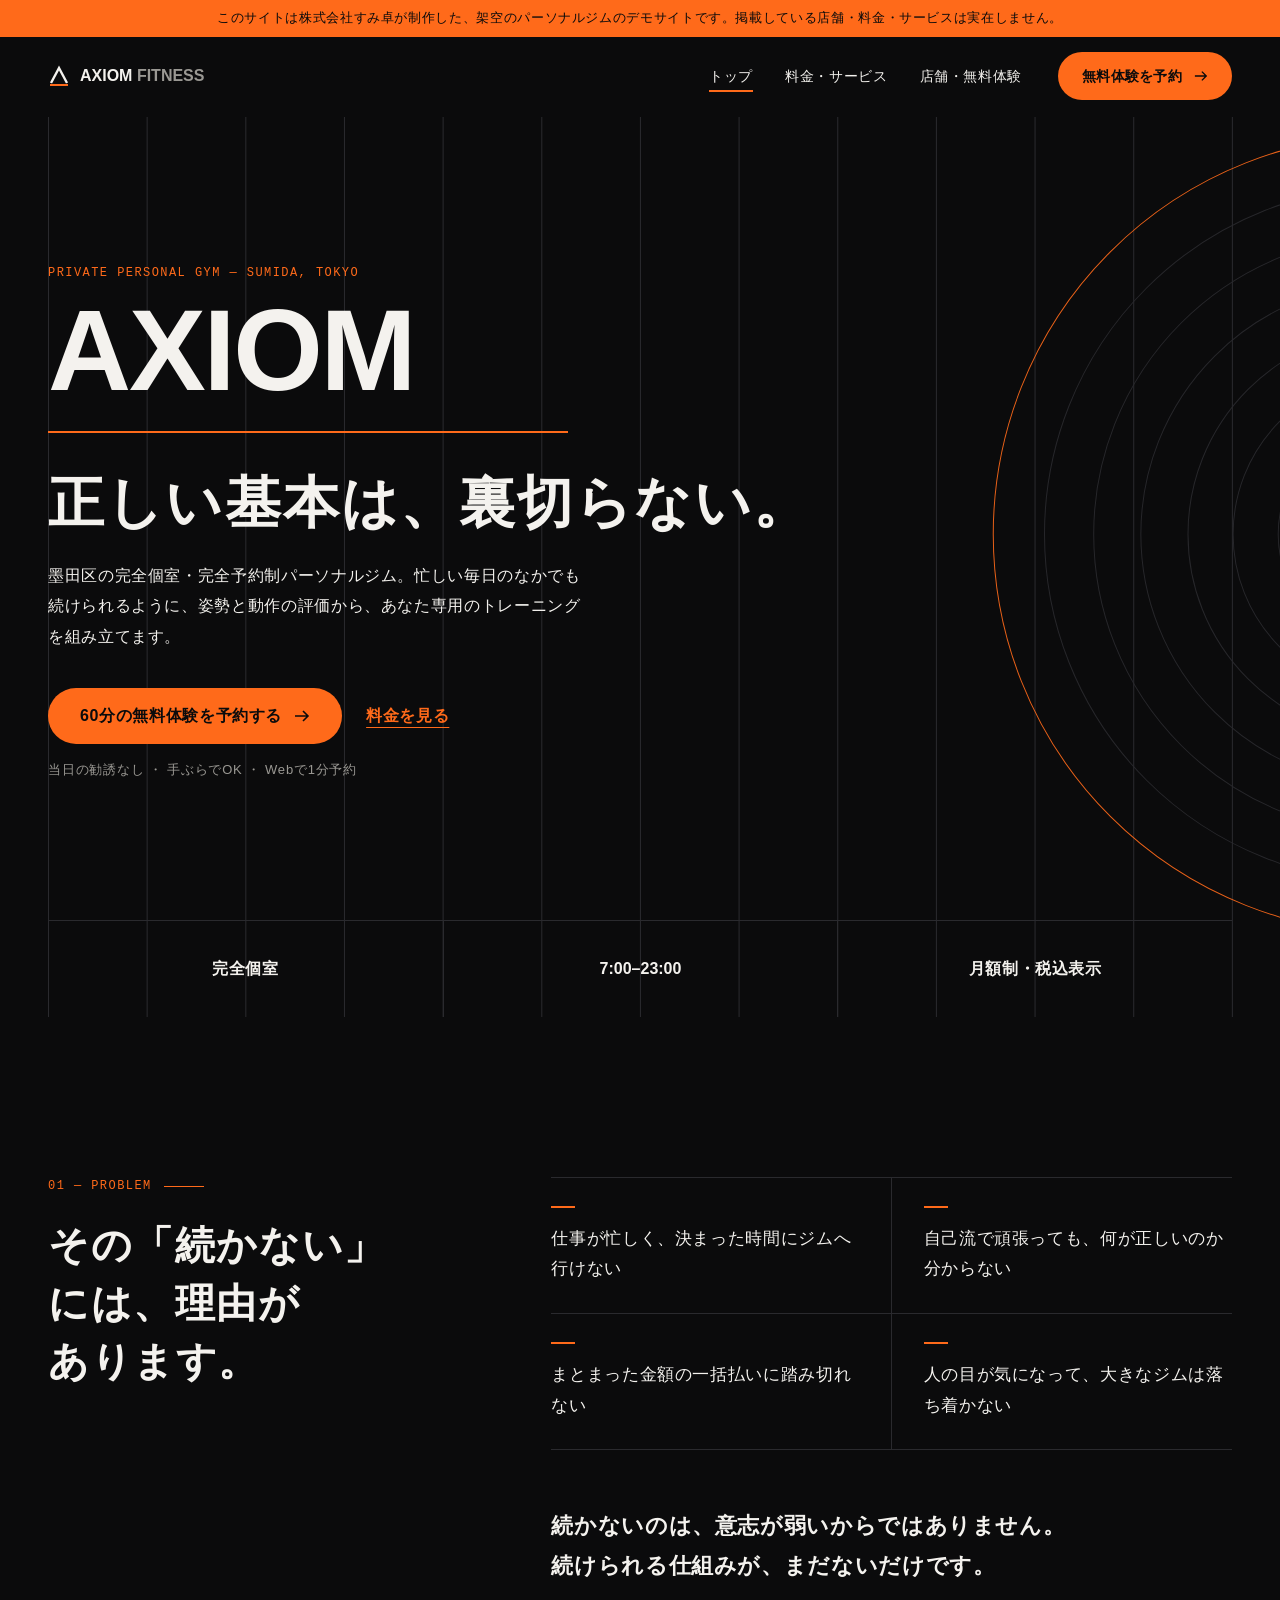
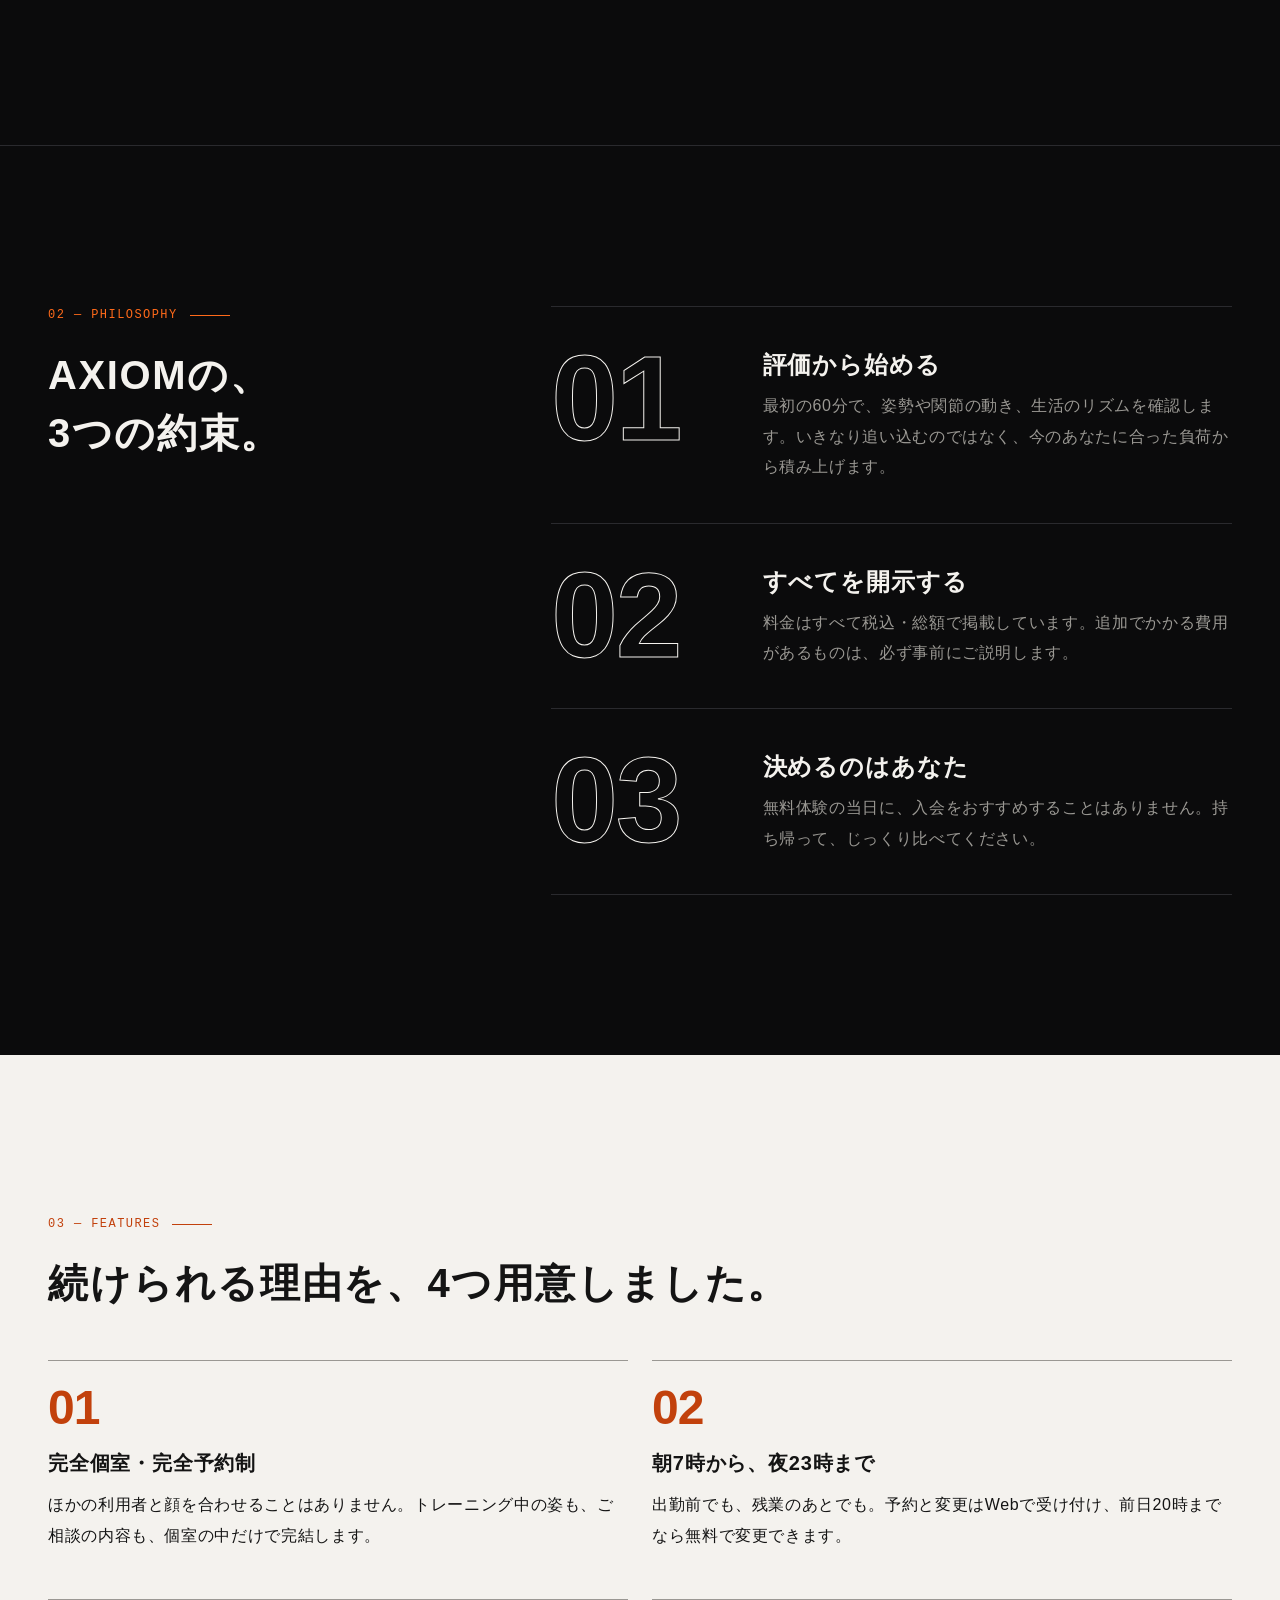
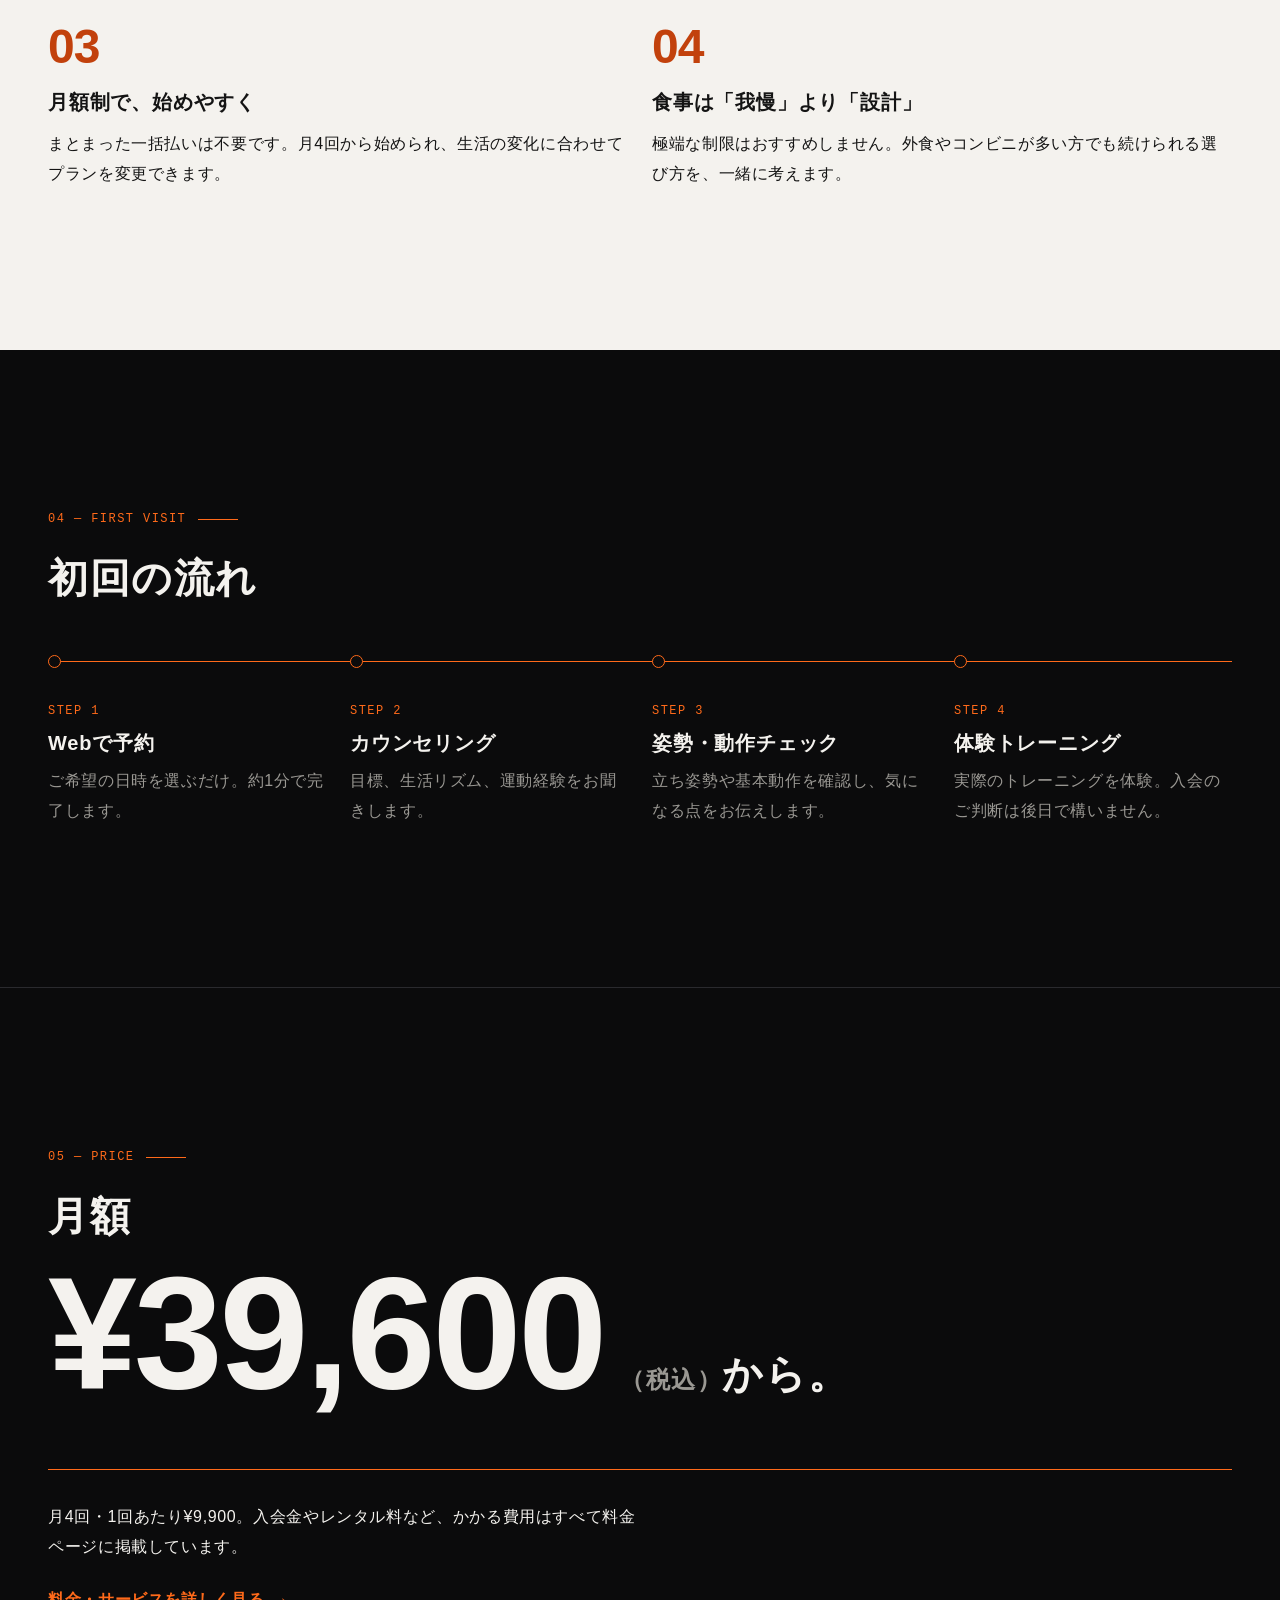
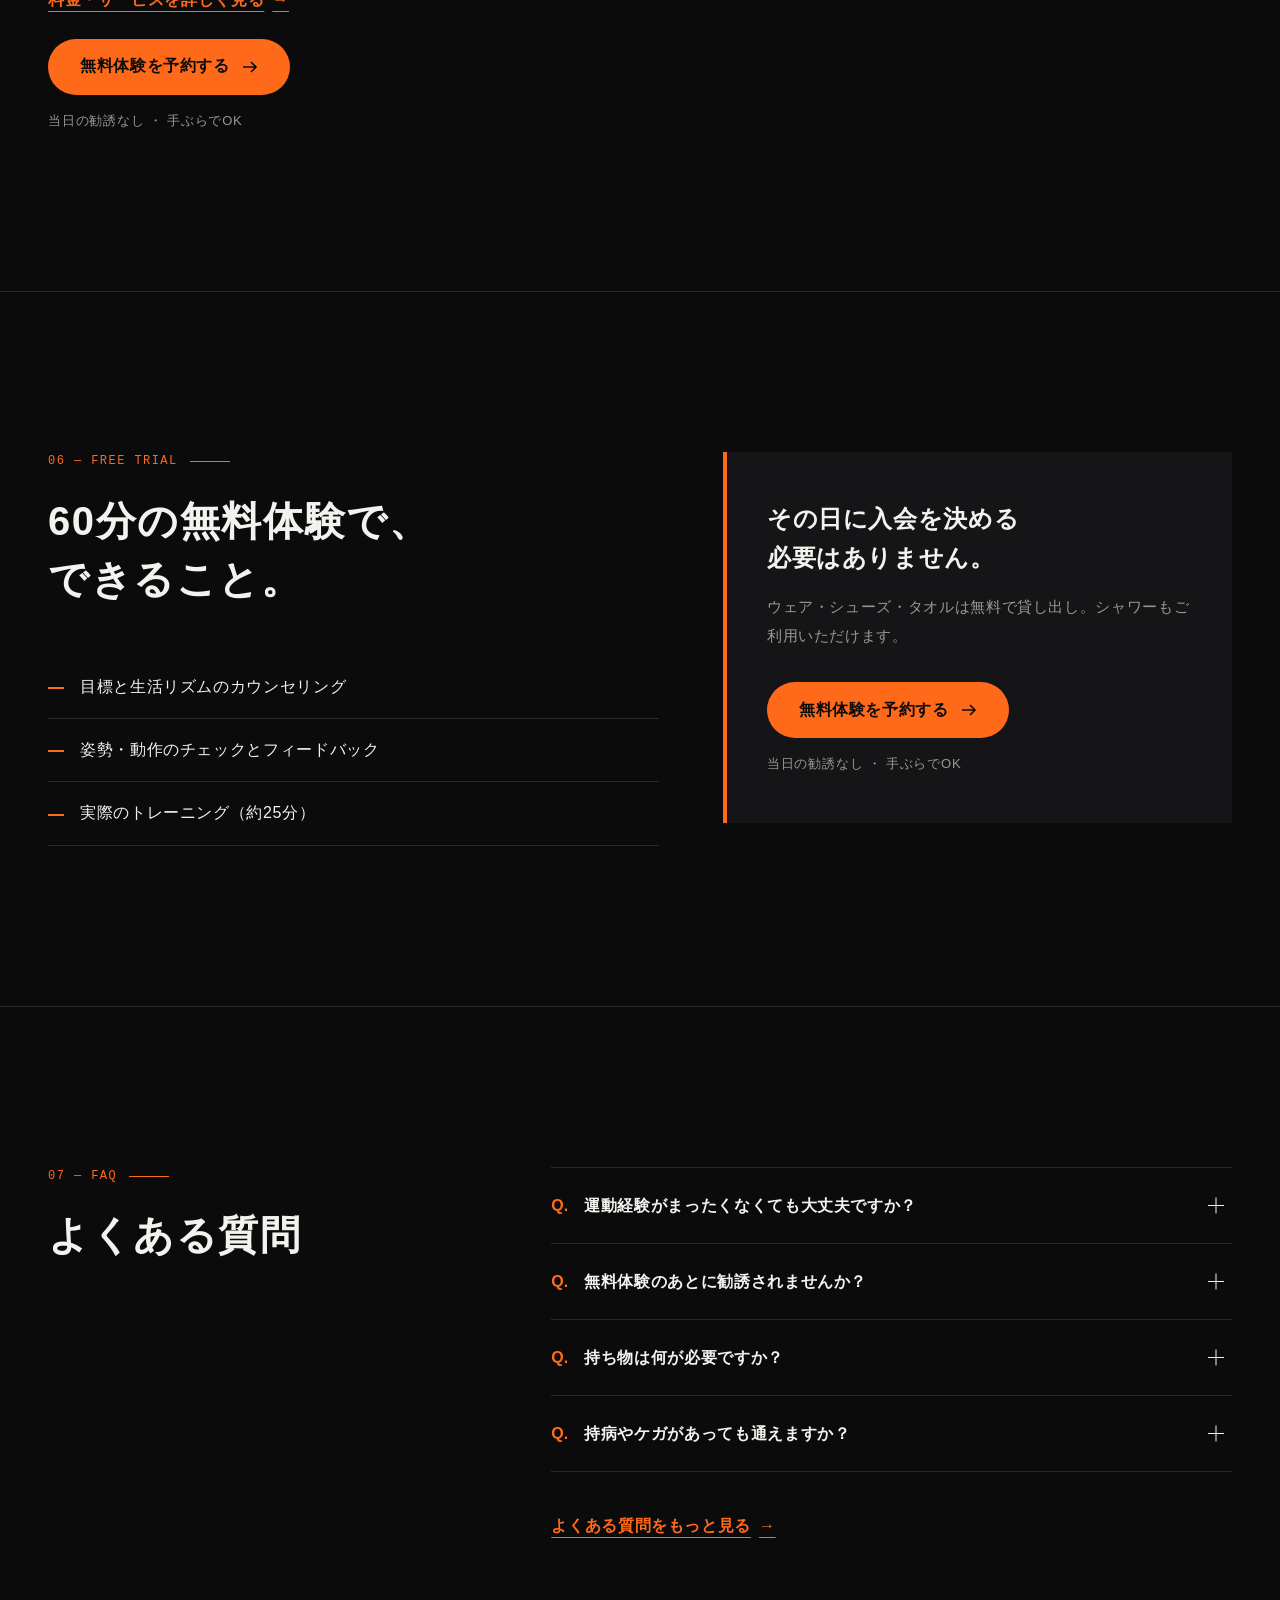
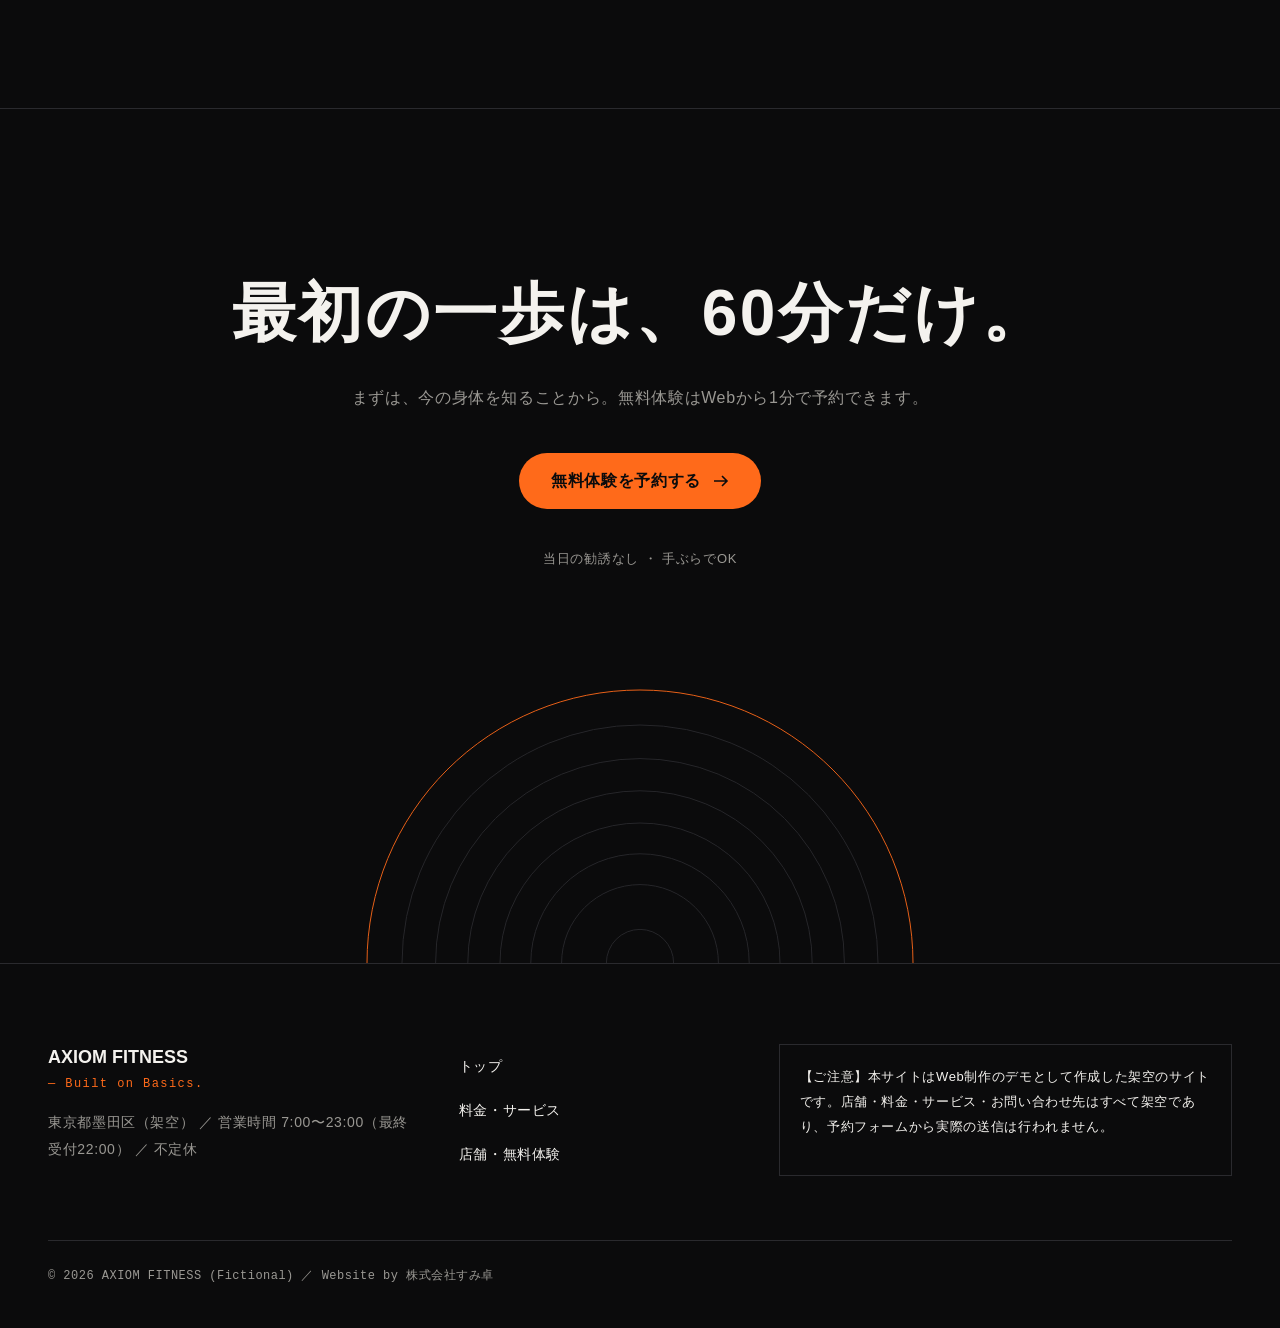
==== commit f201bba3: "fix(QA-012): Content-Security-Policy を meta で追加 GitHub Pages では HTTP ヘッダーを設定できないため、CSP が未設定だった（qa-fi" ====
--- a/index.html
+++ b/index.html
@@ -3,21 +3,21 @@
 <head>
   <meta charset="utf-8">
   <meta name="viewport" content="width=device-width, initial-scale=1, viewport-fit=cover">
+  <!-- CSP：インラインのスクリプトとイベント属性はハッシュで許可（中身を変えたらハッシュも更新。README参照） -->
+  <meta http-equiv="Content-Security-Policy" content="default-src 'self'; script-src 'self' 'sha256-WZRJfWvsnNCPcxzZwvyhovnZGqhZaC+8gPGPRbx6wTk=' 'unsafe-hashes' 'sha256-MhtPZXr7+LpJUY5qtMutB+qWfQtMaPccfe7QXtCcEYc='; style-src 'self' https://fonts.googleapis.com 'unsafe-inline'; font-src https://fonts.gstatic.com; img-src 'self' data:; connect-src 'self'; object-src 'none'; base-uri 'none'; form-action 'none'">
   <title>AXIOM FITNESS｜墨田区の完全個室パーソナルジム【架空デモ】</title>
   <meta name="description" content="墨田区の完全個室・完全予約制パーソナルジム。7:00〜23:00営業、月額制で税込料金を全開示。60分の無料体験はWebから予約できます。※架空のデモサイトです。">
   <!-- 架空のデモサイトのため、検索エンジンには載せない（実案件では削除） -->
   <meta name="robots" content="noindex, nofollow">
-  <!-- canonical：公開URL確定後に設定する
-  <link rel="canonical" href="https://example.com/">
-  -->
+  <link rel="canonical" href="https://takuminurufff-collab.github.io/axiom-fitness/">
   <meta name="theme-color" content="#0B0B0C">
   <meta property="og:title" content="AXIOM FITNESS｜墨田区の完全個室パーソナルジム【架空デモ】">
   <meta property="og:description" content="墨田区の完全個室・完全予約制パーソナルジム。7:00〜23:00営業、月額制で税込料金を全開示。60分の無料体験はWebから予約できます。※架空のデモサイトです。">
   <meta property="og:type" content="website">
+  <meta property="og:url" content="https://takuminurufff-collab.github.io/axiom-fitness/">
   <meta property="og:locale" content="ja_JP">
   <meta property="og:site_name" content="AXIOM FITNESS【架空デモ】">
-  <!-- og:image は公開URL確定後に絶対URLへ置き換える -->
-  <meta property="og:image" content="assets/img/ogp.png">
+  <meta property="og:image" content="https://takuminurufff-collab.github.io/axiom-fitness/assets/img/ogp.png">
   <meta property="og:image:width" content="1200">
   <meta property="og:image:height" content="630">
   <meta name="twitter:card" content="summary_large_image">
--- a/assets/css/tokens.css
+++ b/assets/css/tokens.css
@@ -9,9 +9,9 @@
   --color-orange-deep: #C2410C;
   --color-error: #FF8A80;
 
-  --font-en: "Archivo", "Arial Black", "Helvetica Neue", Arial, sans-serif;
+  --font-en: "Archivo", "Zen Kaku Gothic New", "Arial Black", "Helvetica Neue", Arial, sans-serif;
   --font-ja: "Zen Kaku Gothic New", "Hiragino Sans", "Hiragino Kaku Gothic ProN", "Yu Gothic", Meiryo, sans-serif;
-  --font-mono: "IBM Plex Mono", ui-monospace, "SFMono-Regular", Menlo, Consolas, monospace;
+  --font-mono: "IBM Plex Mono", "Zen Kaku Gothic New", ui-monospace, "SFMono-Regular", Menlo, Consolas, monospace;
 
   --fs-display: clamp(48px, 9vw, 128px);
   --fs-h1: clamp(32px, 5vw, 56px);
--- a/assets/css/base.css
+++ b/assets/css/base.css
@@ -601,6 +601,7 @@
 
 .breadcrumb a {
   display: inline-block;
+  min-width: 44px;
   padding-block: 12px;
   color: var(--color-white);
   text-underline-offset: 4px;
@@ -667,6 +668,7 @@
 .footer-nav a {
   display: inline-flex;
   align-items: center;
+  min-width: 44px;
   min-height: 44px;
   text-decoration: none;
 }
--- a/assets/css/components.css
+++ b/assets/css/components.css
@@ -14,6 +14,8 @@
   letter-spacing: 0.04em;
   text-align: center;
   text-decoration: none;
+  text-wrap: balance;
+  word-break: auto-phrase;
   isolation: isolate;
   overflow: hidden;
 }
@@ -1022,8 +1024,9 @@
 }
 
 .error-summary a {
-  display: inline-block;
-  padding-block: 4px;
+  display: inline-flex;
+  align-items: center;
+  min-height: 44px;
   color: var(--color-error);
   text-underline-offset: 4px;
 }
@@ -1032,10 +1035,6 @@
   margin-bottom: 32px;
   font-size: 22px;
   scroll-margin-top: calc(var(--header-h) + 120px);
-}
-
-.step__title:focus {
-  outline: none;
 }
 
 .step__title:focus-visible {
@@ -1165,6 +1164,12 @@
   border-color: var(--color-orange);
 }
 
+.input[type="date"]:focus-within {
+  border-color: var(--color-orange);
+  outline: 2px solid var(--color-orange);
+  outline-offset: 2px;
+}
+
 [aria-invalid="true"] {
   border-color: var(--color-error) !important;
 }
@@ -1395,10 +1400,6 @@
   scroll-margin-top: calc(var(--header-h) + 40px);
 }
 
-.form-complete h3:focus {
-  outline: none;
-}
-
 .form-complete h3:focus-visible {
   outline: 2px solid var(--color-orange);
   outline-offset: 4px;
